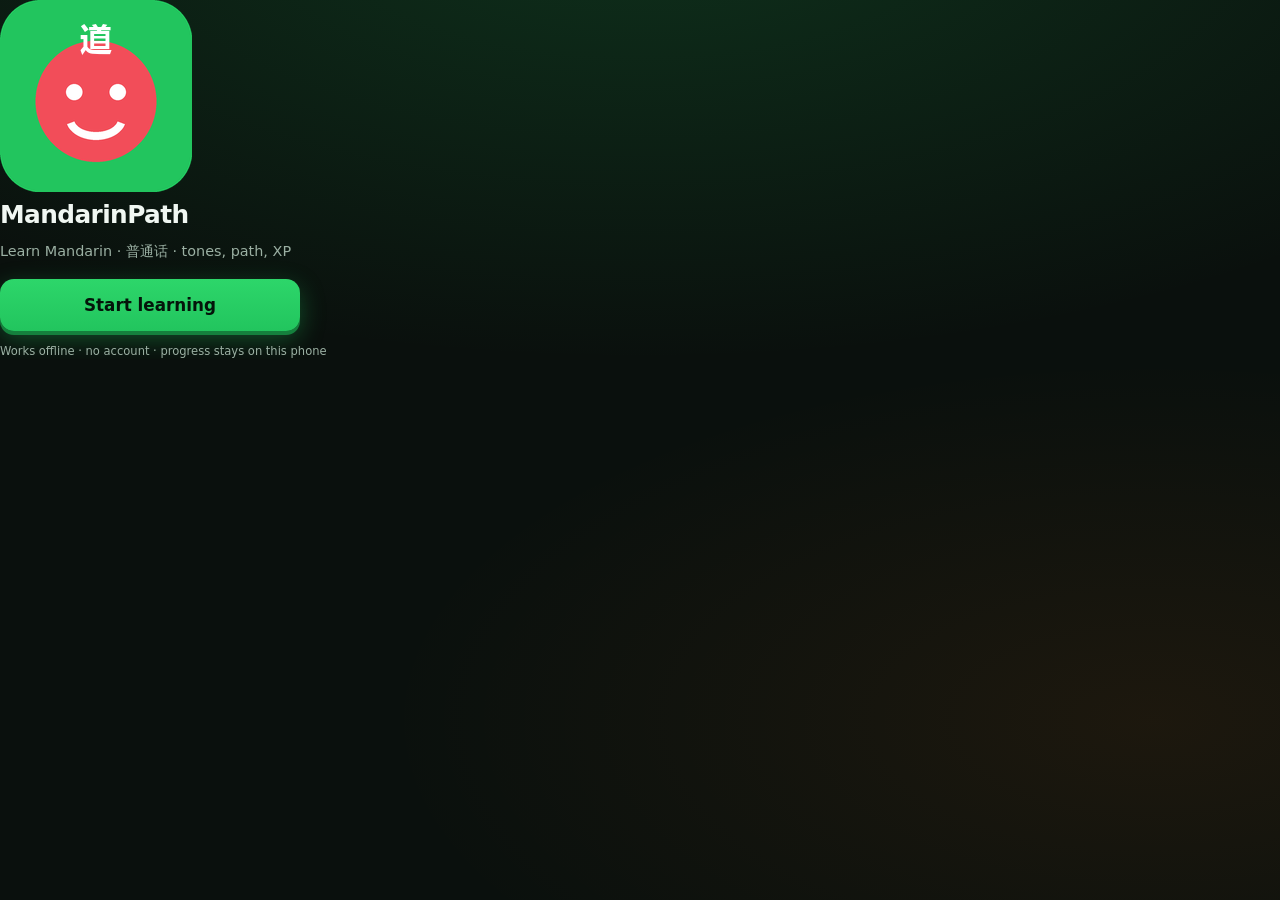
==== index.html @ f7850de9 "MandarinPath: offline Mandarin learning PWA 8 units, 29 lessons, 350 cards. Tones-first curriculum, " ====
<!DOCTYPE html>
<html lang="en">
<head>
<meta charset="utf-8" />
<meta name="viewport" content="width=device-width, initial-scale=1, viewport-fit=cover, maximum-scale=1, user-scalable=no" />
<title>🐴 MandarinPath</title>

<!-- iOS home-screen app behaviour -->
<meta name="apple-mobile-web-app-capable" content="yes" />
<meta name="mobile-web-app-capable" content="yes" />
<meta name="apple-mobile-web-app-status-bar-style" content="black-translucent" />
<meta name="apple-mobile-web-app-title" content="MandarinPath" />
<meta name="theme-color" content="#0a100d" />
<link rel="manifest" href="manifest.webmanifest" />
<link rel="apple-touch-icon" href="icons/apple-touch-icon.png" />
<link rel="icon" href="icons/icon-192.png" />

<link rel="stylesheet" href="styles.css" />
</head>
<body>

<!-- ─────────────────────────  SPLASH  ───────────────────────── -->
<section id="screenSplash" class="screen">
  <div class="splash-wrap">
    <img id="splashIcon" src="icons/icon-192.png" alt="" class="splash-icon" />
    <h1 class="splash-title">MandarinPath</h1>
    <p class="splash-sub">Learn Mandarin · 普通话 · tones, path, XP</p>
    <button type="button" class="btn btn-primary btn-xl" id="btnStart">Start learning</button>
    <button type="button" class="btn btn-ghost" id="btnInstall" hidden>Add to Home Screen</button>
    <p class="splash-note" id="splashNote">Works offline · no account · progress stays on this phone</p>
  </div>
</section>

<!-- ─────────────────────────  MAIN  ───────────────────────── -->
<section id="screenMain" class="screen" hidden>

  <header class="topbar">
    <div class="stats-bar" id="statsBar"></div>
  </header>

  <nav class="tabbar" role="tablist">
    <button type="button" class="tab active" data-goto="learn" role="tab" aria-current="page">
      <span class="tab-ico">🗺</span><span class="tab-lab">Learn</span>
    </button>
    <button type="button" class="tab" data-goto="practice" role="tab" aria-current="false">
      <span class="tab-ico">🎯</span><span class="tab-lab">Practice</span>
      <span class="badge" id="dueBadge" hidden>0</span>
    </button>
    <button type="button" class="tab" data-goto="progress" role="tab" aria-current="false">
      <span class="tab-ico">📈</span><span class="tab-lab">Progress</span>
    </button>
  </nav>

  <!-- Learn -->
  <div class="tab-panel" data-tab="learn">
    <div class="learn-head">
      <h2 class="panel-title">Your path</h2>
      <div class="learn-progress">
        <div class="bar"><i id="learnBar" style="width:0%"></i></div>
        <span id="learnPct" class="muted-sm">0%</span>
      </div>
    </div>
    <div id="learnCoach" class="coach" hidden></div>
    <div id="learnPath" class="learn-path"></div>
  </div>

  <!-- Practice -->
  <div class="tab-panel" data-tab="practice" hidden>
    <h2 class="panel-title">Practice</h2>
    <div id="practiceCoach" class="coach" hidden></div>
    <div id="modeCards" class="mode-cards"></div>
    <div class="section-label">Vocabulary</div>
    <div id="deckGrid" class="deck-grid"></div>
  </div>

  <!-- Progress -->
  <div class="tab-panel" data-tab="progress" hidden>
    <h2 class="panel-title">Progress</h2>
    <div id="profileStats" class="stat-rows"></div>
    <div class="section-label">Units</div>
    <div id="profileUnits" class="unit-rows"></div>
    <div class="section-label">Review forecast</div>
    <div id="forecast" class="forecast"></div>
    <div class="section-label">Settings</div>
    <div class="settings">
      <button type="button" class="btn btn-ghost" id="btnSound">🔊 Sound: on</button>
      <button type="button" class="btn btn-ghost" id="btnVibrate">📳 Haptics: on</button>
      <button type="button" class="btn btn-danger" id="btnReset">Reset all progress</button>
    </div>
  </div>
</section>

<!-- ─────────────────────────  LESSON  ───────────────────────── -->
<section id="screenLesson" class="screen" hidden>
  <header class="lesson-head">
    <button type="button" class="icon-btn" id="btnCloseLesson" aria-label="Close">✕</button>
    <div class="progress-wrap"><div class="bar" id="lessonProgressBar"><i id="lessonProgressFill"></i></div></div>
    <div class="hearts" id="lessonHearts">♥ <b>5</b></div>
  </header>
  <div class="lesson-body" id="lessonBody"></div>
  <div class="feedback-banner" id="feedbackBanner" hidden></div>
</section>

<!-- ─────────────────────────  REVIEW  ───────────────────────── -->
<section id="screenReview" class="screen" hidden>
  <header class="lesson-head">
    <button type="button" class="icon-btn" id="btnCloseReview" aria-label="Close">✕</button>
    <div class="progress-wrap"><div class="bar" id="reviewProgressBar"><i id="reviewProgressFill"></i></div></div>
    <div class="hearts" id="reviewHearts">♥ <b>5</b></div>
  </header>
  <div class="lesson-body" id="reviewBody"></div>
  <div class="feedback-banner" id="reviewFeedback" hidden></div>
</section>

<!-- ─────────────────────────  FLIP MATCH  ───────────────────────── -->
<section id="screenFlip" class="screen" hidden>
  <header class="lesson-head">
    <button type="button" class="icon-btn" id="btnCloseFlip" aria-label="Close">✕</button>
    <div class="flip-title">Flip Match</div>
    <div class="hearts" id="flipScore">0/0</div>
  </header>
  <p class="flip-hint">Tap a card, then tap its pair.</p>
  <div class="flip-grid" id="flipGrid"></div>
  <div class="feedback-banner" id="flipCoach" hidden></div>
</section>

<!-- ─────────────────────────  FLASHCARDS  ───────────────────────── -->
<section id="screenCards" class="screen" hidden>
  <header class="lesson-head">
    <button type="button" class="icon-btn" id="btnCloseCards" aria-label="Close">✕</button>
    <div class="flip-title" id="cardsTitle">Deck</div>
    <div class="hearts" id="cardsCount">0/0</div>
  </header>
  <p class="flip-hint">Tap the card to flip.</p>
  <div class="card-stage" id="cardStage"></div>
  <div class="card-grades" id="cardGrades" hidden>
    <button type="button" class="grade-btn again" data-grade="again">Again</button>
    <button type="button" class="grade-btn hard" data-grade="hard">Hard</button>
    <button type="button" class="grade-btn good" data-grade="good">Good</button>
    <button type="button" class="grade-btn easy" data-grade="easy">Easy</button>
  </div>
</section>

<!-- ─────────────────────────  TONE TRAINER  ───────────────────────── -->
<section id="screenTones" class="screen" hidden>
  <header class="lesson-head">
    <button type="button" class="icon-btn" id="btnCloseTones" aria-label="Close">✕</button>
    <div class="flip-title">Tone Trainer</div>
    <div class="hearts" id="toneScore">0/0</div>
  </header>
  <p class="flip-hint" id="toneHint">Which tone did you hear?</p>
  <div class="tone-stage" id="toneStage"></div>
  <div class="tone-buttons" id="toneButtons"></div>
  <div class="feedback-banner" id="toneFeedback" hidden></div>
</section>

<!-- ─────────────────────────  LESSON COMPLETE  ───────────────────────── -->
<section id="screenComplete" class="screen" hidden>
  <div class="complete-wrap">
    <img src="icons/icon-192.png" alt="" class="complete-icon" id="completeIcon" />
    <h2 class="complete-title">Lesson clear!</h2>
    <div class="complete-xp" id="completeXP">+25 XP</div>
    <div class="complete-streak" id="completeStreak">🔥 1-day streak</div>
    <div class="complete-detail" id="completeDetail"></div>
    <button type="button" class="btn btn-primary btn-xl" id="btnToPractice">Claim XP</button>
  </div>
</section>

<div id="toast" class="toast" hidden></div>
<div id="xpFloat" class="xp-float" hidden>+25 XP</div>
<div id="sparkles" class="sparkles" aria-hidden="true"></div>

<script src="vocab-data.js"></script>
<script src="srs.js"></script>
<script src="data.js"></script>
<script src="sfx.js"></script>
<script src="app.js"></script>
</body>
</html>
---- styles.css ----
:root{--primary:#22C55E;--primary-dark:#4ADE80;--teal:#26B8B3;--xp:#FBBF24;--dragon-gold:#EAB308;--heart:#F24D59;--energy:#F97316;--streak:#FF5722;--unit-orange:#FF8C33;--unit-purple:#9E6BF2;--screen:#121C17;--card:#1E2A1F;--card-elev:#243028;--text:#F0F7F2;--muted:#9BB0A3;--path-line:rgba(155, 176, 163, 0.35);--locked:rgba(155, 176, 163, 0.45);--phone-w:390px;--radius:16px;--font:-apple-system,BlinkMacSystemFont,"SF Pro Rounded","Segoe UI",system-ui,sans-serif}*{box-sizing:border-box;margin:0;padding:0}body,html{min-height:100%}body{font-family:var(--font);background:radial-gradient(ellipse 80% 50% at 50% -10%,rgba(34,197,94,.18),transparent),radial-gradient(ellipse 60% 40% at 90% 80%,rgba(249,115,22,.08),transparent),#0a100d;color:var(--text);line-height:1.4}.page{max-width:960px;margin:0 auto;padding:24px 16px 48px}.marketing{display:flex;flex-wrap:wrap;align-items:center;justify-content:space-between;gap:12px;margin-bottom:20px}.marketing-brand{display:flex;align-items:center;gap:12px}.marketing-icon{border-radius:12px;box-shadow:0 0 0 2px rgba(34,197,94,.4),0 8px 24px rgba(0,0,0,.4)}.marketing h1{font-size:1.35rem;font-weight:700;letter-spacing:-.5px}.tagline{color:var(--muted);font-size:.85rem}.preview-badge{font-size:.72rem;font-weight:700;letter-spacing:.04em;text-transform:uppercase;color:#0a100d;background:linear-gradient(90deg,var(--xp),var(--energy));padding:8px 12px;border-radius:999px;box-shadow:0 0 20px rgba(251,191,36,.35)}.page-foot{text-align:center;margin-top:28px;color:var(--muted);font-size:.8rem}.page-foot code{color:var(--primary-dark);font-size:.78rem}.phone-wrap{display:flex;justify-content:center}.phone{width:var(--phone-w);max-width:100%;height:min(780px,calc(100vh - 160px));min-height:640px;background:#000;border-radius:40px;padding:12px;box-shadow:0 0 0 3px #2a3530,0 0 0 6px #151c18,0 30px 80px rgba(0,0,0,.55),0 0 60px rgba(34,197,94,.12);position:relative}.phone-notch{position:absolute;top:18px;left:50%;transform:translateX(-50%);width:120px;height:28px;background:#000;border-radius:0 0 18px 18px;z-index:20;pointer-events:none}.phone-screen{position:relative;height:100%;border-radius:30px;overflow:hidden;background:var(--screen);display:flex;flex-direction:column}.screen{flex:1;display:flex;flex-direction:column;min-height:0;overflow:hidden}.screen[hidden],[hidden]{display:none!important}.trial-strip{flex-shrink:0;padding:36px 14px 8px;background:linear-gradient(180deg,rgba(34,197,94,.12),transparent);border-bottom:1px solid rgba(34,197,94,.15)}.trial-strip-top{display:flex;justify-content:space-between;align-items:center;font-size:.7rem;font-weight:700;margin-bottom:6px}.trial-label{color:var(--primary-dark);text-transform:uppercase;letter-spacing:.06em}.trial-step-label{color:var(--muted)}.trial-meter{height:6px;border-radius:999px;background:rgba(255,255,255,.08);overflow:hidden}.trial-meter-fill{height:100%;width:0%;background:linear-gradient(90deg,var(--primary),var(--xp));border-radius:999px;transition:width .45s cubic-bezier(.22, 1, .36, 1);box-shadow:0 0 12px rgba(34,197,94,.6)}.screen-splash{align-items:center;text-align:center;padding:48px 22px 28px;justify-content:center;position:relative;overflow:auto}.splash-glow{position:absolute;inset:-20% -30% auto;height:55%;background:radial-gradient(circle,rgba(255,87,34,.25),transparent 65%);pointer-events:none}.splash-dragon{width:min(220px,70%);height:auto;margin-bottom:12px;filter:drop-shadow(0 8px 24px rgba(242, 77, 89, .35));animation:floaty 3s ease-in-out infinite}@keyframes floaty{0%,100%{transform:translateY(0)}50%{transform:translateY(-8px)}}.splash-title{font-size:1.55rem;font-weight:800;letter-spacing:-.6px;margin-bottom:8px}.splash-sub{color:var(--muted);font-size:.9rem;margin-bottom:18px}.splash-beats{list-style:none;text-align:left;width:100%;max-width:280px;margin:0 auto 22px;display:flex;flex-direction:column;gap:8px}.splash-beats li{display:flex;align-items:center;gap:10px;background:var(--card);padding:10px 12px;border-radius:12px;font-size:.88rem;font-weight:600}.splash-beats span{width:24px;height:24px;border-radius:50%;background:var(--primary);color:#04140a;display:grid;place-items:center;font-size:.75rem;font-weight:800}.splash-note{margin-top:12px;font-size:.72rem;color:var(--muted)}.btn{border:none;cursor:pointer;font-family:inherit;font-weight:700;font-size:1rem;border-radius:14px;padding:14px 20px;transition:transform .12s,filter .12s,box-shadow .12s}.btn:active{transform:scale(.97)}.btn-primary{background:linear-gradient(180deg,#2dd66a,var(--primary));color:#04140a;box-shadow:0 4px 0 #15803d,0 8px 24px rgba(34,197,94,.35)}.btn-primary:hover{filter:brightness(1.05)}.btn-secondary{background:rgba(38,184,179,.2);color:var(--teal);border:1.5px solid rgba(38,184,179,.45)}.btn-ghost{background:0 0;color:var(--muted);margin-top:8px}.btn-xl{width:100%;max-width:300px;padding:16px 24px;font-size:1.05rem}a.btn{display:inline-block;text-decoration:none;text-align:center}.screen-main{position:relative}.main-body{flex:1;overflow-y:auto;overflow-x:hidden;padding:8px 0 8px;-webkit-overflow-scrolling:touch}.tab-panel{padding:0 14px 20px}.nav-large{display:flex;align-items:center;justify-content:space-between;padding:36px 2px 8px}.nav-large h2{font-size:1.65rem;font-weight:800;letter-spacing:-.5px}.nav-dragon{width:40px;height:40px;object-fit:contain}.stats-bar{display:flex;gap:8px;flex-wrap:wrap;margin-bottom:12px}.stat-chip{display:flex;align-items:center;gap:5px;background:var(--card);padding:7px 10px;border-radius:999px;font-size:.78rem;font-weight:700}.stat-chip .ico{font-size:.85rem}.stat-chip .lab{color:var(--muted);font-weight:500;font-size:.7rem}.practice-entry{width:100%;display:flex;align-items:center;gap:12px;background:var(--card);border:none;color:inherit;border-radius:var(--radius);padding:14px;cursor:pointer;text-align:left;margin-bottom:14px;font-family:inherit}.practice-entry:active{transform:scale(.99)}.practice-entry-icon{width:44px;height:44px;border-radius:50%;background:rgba(38,184,179,.15);display:grid;place-items:center;flex-shrink:0}.practice-entry-icon img{width:36px;height:36px;object-fit:contain}.practice-entry-text{flex:1;display:flex;flex-direction:column;gap:2px}.practice-entry-text strong{font-size:.95rem}.practice-entry-text span{font-size:.78rem;color:var(--muted)}.due-badge{background:var(--heart);color:#fff;font-size:.72rem;font-weight:800;padding:4px 9px;border-radius:999px}.chev{color:var(--muted);font-size:1.2rem}.coach-tip{background:linear-gradient(135deg,rgba(34,197,94,.18),rgba(234,179,8,.12));border:1px solid rgba(34,197,94,.35);border-radius:12px;padding:12px 14px;font-size:.85rem;font-weight:600;margin-bottom:14px;display:flex;gap:10px;align-items:flex-start;animation:pulse-border 2s ease-in-out infinite}.coach-tip img{width:36px;height:36px;object-fit:contain;flex-shrink:0}@keyframes pulse-border{0%,100%{box-shadow:0 0 0 0 rgba(34,197,94,.3)}50%{box-shadow:0 0 0 4px rgba(34,197,94,.12)}}.chapter-card{display:flex;align-items:center;gap:12px;background:var(--card);border-radius:var(--radius);padding:14px;margin:8px 0 12px}.chapter-icon{width:48px;height:48px;border-radius:50%;display:grid;place-items:center;font-size:1.2rem;color:#fff;font-weight:800;flex-shrink:0}.chapter-meta{flex:1;min-width:0}.chapter-label{font-size:.68rem;font-weight:800;letter-spacing:.04em;margin-bottom:2px}.chapter-title{font-size:1.05rem;font-weight:800}.chapter-sub{font-size:.78rem;color:var(--muted)}.chapter-prog{font-size:.72rem;font-weight:700;color:var(--muted);background:var(--screen);padding:5px 10px;border-radius:999px}.node-row{display:flex;flex-direction:column;align-items:center;padding:8px 0;position:relative}.node-btn{width:80px;height:80px;border-radius:50%;border:5px solid transparent;cursor:pointer;display:grid;place-items:center;font-size:1.4rem;font-weight:800;transition:transform .15s,box-shadow .3s;position:relative;background:var(--card);color:var(--muted)}.node-btn:active{transform:scale(.95)}.node-btn.completed{background:var(--primary);border-color:rgba(34,197,94,.5);color:#fff;box-shadow:0 6px 16px rgba(34,197,94,.35)}.node-btn.unlocked{background:var(--card);border-color:var(--primary);color:var(--primary);box-shadow:0 0 0 0 rgba(34,197,94,.45)}.node-btn.current{animation:node-pulse 1.4s ease-in-out infinite;border-width:5px;border-color:var(--primary)}.node-btn.locked{background:rgba(255,255,255,.04);border-color:transparent;color:var(--locked);cursor:default}@keyframes node-pulse{0%,100%{box-shadow:0 0 0 0 rgba(34,197,94,.45),0 4px 16px rgba(34,197,94,.3)}50%{box-shadow:0 0 20px 6px rgba(34,197,94,.25),0 4px 16px rgba(34,197,94,.3)}}.node-sparkle{position:absolute;top:-2px;right:-2px;font-size:.85rem;color:var(--dragon-gold);filter:drop-shadow(0 0 4px rgba(234,179,8,.8))}.node-label{text-align:center;margin-top:8px;font-size:.82rem;font-weight:700}.node-label .zh{display:block;font-size:.72rem;color:var(--muted);font-weight:500}.path-connector{width:6px;height:36px;background:var(--path-line);border-radius:999px;margin:4px 0}.chapter-clear{display:flex;align-items:center;gap:12px;background:var(--card);border-radius:var(--radius);padding:14px;margin:12px 0;border:1px solid rgba(251,191,36,.25)}.chapter-clear img{width:64px;height:64px;object-fit:contain}.chapter-clear strong{display:block;font-size:1rem}.chapter-clear span{font-size:.8rem;color:var(--muted)}.tab-bar{flex-shrink:0;display:flex;background:rgba(18,28,23,.95);border-top:1px solid rgba(255,255,255,.06);backdrop-filter:blur(12px);padding:6px 8px calc(10px + env(safe-area-inset-bottom,0))}.tab{flex:1;border:none;background:0 0;color:var(--muted);cursor:pointer;font-family:inherit;font-size:.68rem;font-weight:700;padding:8px 4px;display:flex;flex-direction:column;align-items:center;gap:2px;border-radius:10px}.tab.active{color:var(--primary-dark);background:rgba(34,197,94,.1)}.tab-ico{font-size:1.15rem}.mode-card{width:100%;display:flex;align-items:center;gap:14px;background:var(--card);border:2px solid transparent;border-radius:var(--radius);padding:16px;margin-bottom:12px;cursor:pointer;text-align:left;color:inherit;font-family:inherit}.mode-card:disabled{opacity:.55;cursor:default}.mode-card.primary-mode{border-color:rgba(34,197,94,.45)}.mode-card.gold-mode{border-color:rgba(251,191,36,.35)}.mode-card.teal-mode{border-color:rgba(38,184,179,.35)}.mode-ico{width:48px;height:48px;border-radius:50%;display:grid;place-items:center;font-size:1.3rem;flex-shrink:0}.mode-ico.green{background:rgba(34,197,94,.18)}.mode-ico.teal{background:rgba(38,184,179,.15)}.mode-ico.gold{background:rgba(251,191,36,.15)}.mode-text{flex:1}.mode-text strong{display:block;font-size:1rem;margin-bottom:2px}.mode-text span{font-size:.8rem;color:var(--muted)}.mode-start{background:var(--primary);color:#04140a;font-weight:800;font-size:.8rem;padding:8px 14px;border-radius:999px}.mode-start.teal{background:var(--teal)}.mode-start.gold{background:var(--xp);color:#1a1400}.caught-up{text-align:center;padding:16px 8px;color:var(--muted);font-size:.88rem}.caught-up img{width:120px;height:auto;margin-bottom:8px}.profile-hero{display:flex;align-items:center;gap:14px;background:var(--card);border-radius:var(--radius);padding:16px;margin-bottom:14px}.avatar{width:72px;height:72px;border-radius:50%;background:linear-gradient(135deg,var(--primary),var(--teal));display:grid;place-items:center;font-size:1.8rem;font-weight:800;color:#fff}.profile-hero strong{display:block;font-size:1.2rem}.profile-hero span{color:var(--muted);font-size:.85rem}.stat-list,.unit-list{background:var(--card);border-radius:var(--radius);padding:4px 0;margin-bottom:14px}.stat-row,.unit-row{display:flex;align-items:center;gap:10px;padding:12px 16px;font-size:.9rem;border-bottom:1px solid rgba(255,255,255,.04)}.stat-row:last-child,.unit-row:last-child{border-bottom:none}.stat-row .val{margin-left:auto;font-weight:800;color:var(--muted)}.unit-row .bar{margin-left:auto;width:60px;height:6px;background:rgba(255,255,255,.08);border-radius:999px;overflow:hidden}.unit-row .bar>i{display:block;height:100%;border-radius:999px}.section-label{font-size:.72rem;font-weight:800;color:var(--muted);text-transform:uppercase;letter-spacing:.06em;padding:0 4px 6px}.screen-overlay{position:absolute;inset:0;z-index:30;background:var(--screen);display:flex;flex-direction:column}.lesson-header{display:flex;align-items:center;gap:10px;padding:40px 14px 12px}.icon-btn{width:36px;height:36px;border-radius:50%;border:none;background:var(--card);color:var(--muted);cursor:pointer;font-size:.9rem;font-weight:700;flex-shrink:0}.lesson-progress{flex:1;height:10px;border-radius:999px;background:rgba(255,255,255,.08);overflow:hidden}.lesson-progress-fill{height:100%;width:0%;background:var(--primary);border-radius:999px;transition:width .35s ease}.hearts{font-weight:800;font-size:.9rem;color:var(--heart);white-space:nowrap}.flip-title{flex:1;text-align:center;font-weight:800;font-size:1rem}.flip-score{font-weight:800;color:var(--xp);font-size:.85rem;min-width:40px;text-align:right}.lesson-body{flex:1;overflow-y:auto;padding:8px 16px 24px;display:flex;flex-direction:column}.dir-label{color:var(--teal);font-weight:700;font-size:.85rem;margin-bottom:12px}.prompt-row{display:flex;align-items:center;justify-content:center;gap:12px;margin-bottom:24px;padding:12px}.prompt-zh{font-size:2.5rem;font-weight:800;text-align:center;line-height:1.2}.prompt-py{text-align:center;color:var(--muted);font-size:1.05rem;margin-top:4px}.prompt-en{font-size:1.5rem;font-weight:700;text-align:center}.speaker-btn{width:48px;height:48px;border-radius:50%;border:none;cursor:pointer;background:rgba(38,184,179,.2);color:var(--teal);font-size:1.2rem;flex-shrink:0;box-shadow:0 0 0 0 rgba(38,184,179,.4)}.speaker-btn.speaking{animation:speak-pulse .8s ease-in-out infinite}@keyframes speak-pulse{0%,100%{box-shadow:0 0 0 0 rgba(38,184,179,.4)}50%{box-shadow:0 0 0 8px rgba(38,184,179,.1)}}.opt-list{display:flex;flex-direction:column;gap:10px}.opt-btn{width:100%;padding:16px;border-radius:14px;border:2px solid rgba(255,255,255,.08);background:var(--card);color:var(--text);font-family:inherit;font-size:1.05rem;font-weight:700;cursor:pointer;text-align:center;transition:background .15s,border-color .15s,transform .1s}.opt-btn:active:not(:disabled){transform:scale(.98)}.opt-btn:disabled{cursor:default}.opt-btn.correct{background:rgba(34,197,94,.25);border-color:var(--primary);color:var(--primary-dark)}.opt-btn.wrong{background:rgba(242,77,89,.2);border-color:var(--heart);color:#ff8a94}.tile-answer{min-height:56px;background:var(--card);border-radius:14px;border:2px dashed rgba(255,255,255,.12);display:flex;flex-wrap:wrap;gap:8px;align-items:center;justify-content:center;padding:10px;margin-bottom:16px}.tile-bank{display:flex;flex-wrap:wrap;gap:8px;justify-content:center}.tile{padding:12px 16px;background:var(--card-elev);border:2px solid rgba(38,184,179,.35);border-radius:12px;font-size:1.25rem;font-weight:800;cursor:pointer;color:var(--text);font-family:inherit}.tile.used{opacity:.25;pointer-events:none}.tile-check{margin-top:16px}.feedback-banner{flex-shrink:0;padding:14px 16px calc(16px + env(safe-area-inset-bottom,0));display:flex;align-items:center;justify-content:space-between;gap:12px;font-weight:800}.feedback-banner.ok{background:rgba(34,197,94,.9);color:#04140a}.feedback-banner.bad{background:rgba(242,77,89,.92);color:#fff}.feedback-banner button{background:rgba(0,0,0,.2);border:none;color:inherit;font-weight:800;padding:10px 16px;border-radius:12px;cursor:pointer;font-family:inherit}.screen-celebrate,.screen-finale{align-items:center;justify-content:center;text-align:center;padding:40px 22px;background:radial-gradient(ellipse at 50% 20%,rgba(251,191,36,.2),transparent 50%),var(--screen)}.celebrate-inner{display:flex;flex-direction:column;align-items:center;width:100%;max-width:320px;position:relative}.celebrate-dragon{width:160px;height:auto;margin-bottom:8px;animation:pop-in .5s cubic-bezier(.22,1,.36,1);filter:drop-shadow(0 8px 28px rgba(242,77,89,.4))}@keyframes pop-in{from{transform:scale(.85);opacity:0}to{transform:scale(1);opacity:1}}.celebrate-inner h2{font-size:1.7rem;font-weight:800;margin-bottom:6px}.xp-pop{font-size:1.5rem;font-weight:900;color:var(--xp);text-shadow:0 0 20px rgba(251,191,36,.5);margin-bottom:6px;animation:xp-bounce .6s ease}@keyframes xp-bounce{0%{transform:scale(.5);opacity:0}60%{transform:scale(1.15)}100%{transform:scale(1);opacity:1}}.streak-call{color:var(--streak);font-weight:700;margin-bottom:20px}.sparkles{position:absolute;inset:0;pointer-events:none;overflow:hidden}.sparkle{position:absolute;font-size:1rem;animation:rise .9s ease-out forwards;color:var(--dragon-gold)}@keyframes rise{from{transform:translateY(40px) scale(.5);opacity:1}to{transform:translateY(-80px) scale(1.2);opacity:0}}.finale-stats{color:var(--xp);font-weight:800;margin-bottom:8px}.finale-copy{color:var(--muted);font-size:.88rem;margin-bottom:20px}.flip-hint{text-align:center;color:var(--muted);font-size:.8rem;padding:0 16px 10px}.flip-grid{display:grid;grid-template-columns:repeat(2,1fr);gap:10px;padding:8px 16px 24px;overflow-y:auto}.flip-tile{aspect-ratio:1.35;border-radius:12px;border:2px solid rgba(38,184,179,.25);background:rgba(38,184,179,.12);cursor:pointer;font-family:inherit;color:var(--text);font-weight:800;font-size:1.15rem;display:grid;place-items:center;transition:transform .15s,background .2s,border-color .2s;padding:8px}.flip-tile:active:not(:disabled){transform:scale(.96)}.flip-tile.face-up{background:var(--card);border-color:rgba(255,255,255,.15)}.flip-tile.matched{background:rgba(34,197,94,.25);border-color:var(--primary);color:var(--primary-dark);pointer-events:none}.flip-tile.mismatch{border-color:var(--heart);animation:shake .35s ease}@keyframes shake{0%,100%{transform:translateX(0)}25%{transform:translateX(-6px)}75%{transform:translateX(6px)}}.flip-tile .zh{font-size:1.6rem}.write-wrap{flex:1;display:flex;flex-direction:column;align-items:center;padding:8px 16px 24px;gap:12px}.write-prompt{font-size:1rem;color:var(--muted)}.write-prompt strong{color:var(--text);font-size:1.4rem}#writeCanvas{background:#f4f9f4;border-radius:16px;touch-action:none;box-shadow:inset 0 0 0 1px rgba(0,0,0,.06);max-width:100%}.write-actions{display:flex;gap:10px;width:100%;max-width:280px}.write-actions .btn{flex:1}.write-note{font-size:.72rem;color:var(--muted);text-align:center}.toast{position:absolute;bottom:80px;left:50%;transform:translateX(-50%);z-index:50;background:rgba(10,16,13,.92);color:#fff;padding:10px 16px;border-radius:999px;font-size:.85rem;font-weight:700;display:flex;align-items:center;gap:8px;box-shadow:0 8px 24px rgba(0,0,0,.4);white-space:nowrap;max-width:90%}.toast img{width:28px;height:28px;object-fit:contain}.xp-float{position:absolute;z-index:60;left:50%;top:40%;transform:translate(-50%,0);font-size:1.4rem;font-weight:900;color:var(--xp);text-shadow:0 0 16px rgba(251,191,36,.7);pointer-events:none;animation:float-up .9s ease-out forwards}.teach-card{position:relative;background:var(--card);border:2px solid rgba(38,184,179,.35);border-radius:20px;padding:28px 20px 20px;text-align:center;margin-bottom:18px;box-shadow:0 8px 28px rgba(0,0,0,.25)}.teach-zh,button.teach-zh{display:block;width:100%;background:0 0;border:none;font-family:inherit;font-size:3rem;font-weight:900;color:var(--text);letter-spacing:.04em;cursor:pointer;padding:8px;border-radius:12px;transition:background .15s,transform .1s}.teach-py:hover,.teach-zh:hover,button.teach-py:hover,button.teach-zh:hover{background:rgba(38,184,179,.12)}.teach-zh:active,button.teach-zh:active{transform:scale(.98)}.teach-py,button.teach-py{display:block;width:100%;background:0 0;border:none;font-family:inherit;font-size:1.15rem;font-weight:600;color:var(--teal,#26b8b3);cursor:pointer;padding:4px 8px;border-radius:8px;margin-top:2px}.teach-en{margin-top:14px;font-size:1.2rem;font-weight:800;color:var(--xp,#fbbf24)}.teach-pair{margin-top:12px;display:flex;align-items:center;justify-content:center;gap:8px;font-size:.85rem;color:var(--muted)}.teach-pair-sep{opacity:.6}.teach-hint{margin-top:10px;font-size:.72rem;color:var(--muted)}.teach-speak{position:absolute;top:12px;right:12px}.prompt-zh.speakable,.speakable,.tp-zh.speakable,button.speakable{cursor:pointer}button.prompt-zh,button.tp-zh{background:0 0;border:none;font-family:inherit;color:inherit;padding:0 4px;border-radius:8px}button.prompt-zh{font-size:2.2rem;font-weight:900;color:var(--text);display:block;margin:0 auto}button.prompt-zh:hover,button.tp-zh:hover{background:rgba(38,184,179,.15)}.speakable.speaking,.speaker-btn.speaking{outline:2px solid rgba(38,184,179,.7);outline-offset:2px}.trans-preview{display:flex;flex-wrap:wrap;align-items:center;justify-content:center;gap:6px 8px;margin:8px 0 14px;padding:8px 12px;background:rgba(38,184,179,.1);border-radius:12px;font-size:.88rem;font-weight:700}.trans-preview.muted-preview{background:rgba(255,255,255,.04);color:var(--muted)}.tp-sep{opacity:.45}.tp-py{color:var(--teal,#26b8b3);font-weight:600}.tp-en{color:var(--xp,#fbbf24)}.tp-en-hint{font-weight:600;font-size:.78rem;opacity:.8}.tp-zh{font-weight:800;font-size:1rem;color:var(--text)}.opt-row{display:flex;align-items:stretch;gap:8px}.opt-row .opt-btn{flex:1}.opt-speak{flex-shrink:0;width:48px;border-radius:14px!important}.feedback-banner.rich{flex-direction:column;align-items:stretch;gap:10px}.feedback-banner .fb-main{flex:1;min-width:0}.feedback-banner .fb-title{font-size:1.05rem;margin-bottom:4px}.feedback-banner.rich #btnContinue,.feedback-banner.rich>button{align-self:stretch;width:100%}.fb-pair{font-size:.88rem;font-weight:700;opacity:.95;margin-top:4px}.fb-coach{display:flex;flex-direction:column;gap:6px;margin-top:6px;font-size:.82rem;font-weight:600}.fb-row{display:flex;flex-direction:column;gap:2px;padding:8px 10px;border-radius:10px;background:rgba(0,0,0,.18)}.fb-row.correct{background:rgba(0,0,0,.28)}.fb-lab{font-size:.68rem;text-transform:uppercase;letter-spacing:.04em;opacity:.85;font-weight:800}.fb-val{font-weight:700;line-height:1.35}.fb-val.speakable{text-decoration:underline dotted;text-underline-offset:3px;cursor:pointer}.flip-tile .zh.speakable{cursor:pointer;text-decoration:underline dotted;text-underline-offset:3px}@media (max-width:440px){.page{padding:12px 8px 32px}.phone{height:min(820px,calc(100vh - 120px);border-radius:28px;padding:8px}.phone-screen{border-radius:22px}.marketing{justify-content:center;text-align:center}.marketing-brand{flex-direction:column}}
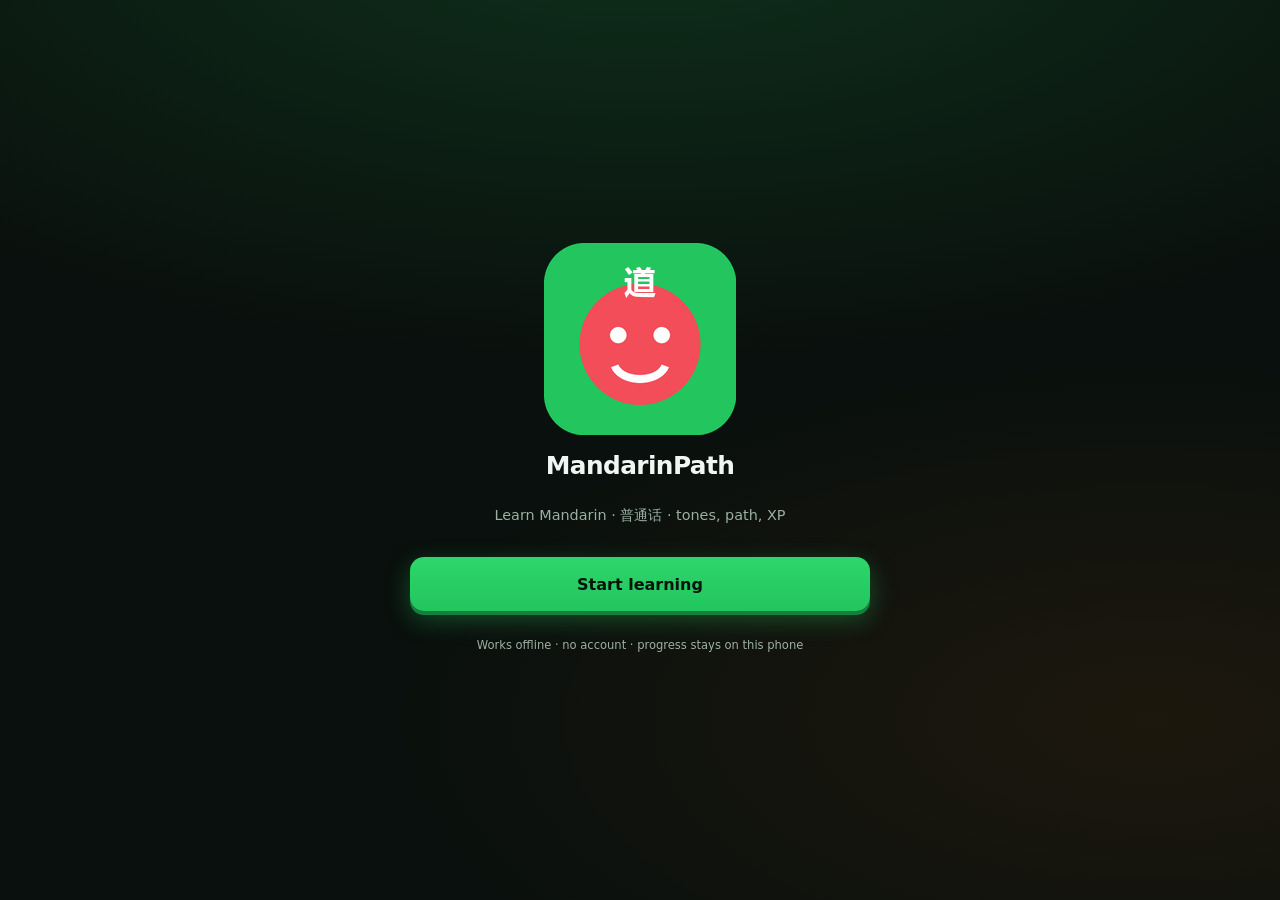
==== commit f33fe5f3: "Add real fixed-viewport app shell for iPhone The imported demo stylesheet styles a marketing phone m" ====
--- a/index.html
+++ b/index.html
@@ -16,6 +16,9 @@
 <link rel="icon" href="icons/icon-192.png" />
 
 <link rel="stylesheet" href="styles.css" />
+<!-- shell.css last: it supplies the fixed-viewport app shell that the demo
+     stylesheet does not cover (it styles a marketing phone mockup instead). -->
+<link rel="stylesheet" href="shell.css" />
 </head>
 <body>
 
--- a/shell.css
+++ b/shell.css
@@ -0,0 +1,434 @@
+/* MandarinPath app shell.
+ *
+ * The imported demo stylesheet styles a marketing phone mockup and names its
+ * parts .phone-screen / .tab-bar / .lesson-header / .main-body. This app's
+ * markup uses .screen / .tabbar / .lesson-head / .lesson-body, so none of that
+ * shell layout applied. Everything here supplies the real fixed-viewport shell.
+ *
+ * Target: iPhone 14 Pro Max (430x932 CSS px) and equivalent, in standalone
+ * PWA mode where the status bar and home indicator overlay the content.
+ */
+
+:root {
+  /* Real device metrics, plus a floor so small screens stay usable. */
+  --safe-t: env(safe-area-inset-top, 0px);
+  --safe-b: env(safe-area-inset-bottom, 0px);
+  --safe-l: env(safe-area-inset-left, 0px);
+  --safe-r: env(safe-area-inset-right, 0px);
+  --topbar-h: 52px;
+  --tabbar-h: 58px;
+  --gutter: 18px;
+}
+
+/* ── Shell ────────────────────────────────────────────────────────────
+ * The app owns the viewport: the document never scrolls, individual panels
+ * do. iOS Safari resizes the viewport when its URL bar collapses, so 100dvh
+ * is the correct unit; 100vh is only the fallback for older engines. */
+html,
+body {
+  height: 100%;
+  max-height: 100%;
+  overflow: hidden;
+  overscroll-behavior: none;
+}
+
+body {
+  position: fixed;
+  inset: 0;
+  width: 100%;
+}
+
+.screen {
+  position: absolute;
+  inset: 0;
+  display: flex;
+  flex-direction: column;
+  width: 100%;
+  height: 100vh;
+  height: 100dvh;
+  max-height: 100dvh;
+  padding-left: var(--safe-l);
+  padding-right: var(--safe-r);
+  overflow: hidden;
+}
+
+/* iOS standalone reports 100dvh including the safe areas; keep content clear
+ * of the Dynamic Island and the home indicator. */
+#screenSplash,
+#screenComplete {
+  padding-top: calc(var(--safe-t) + 12px);
+  padding-bottom: calc(var(--safe-b) + 16px);
+}
+
+.splash-wrap,
+.complete-wrap {
+  flex: 1;
+  display: flex;
+  flex-direction: column;
+  align-items: center;
+  justify-content: center;
+  gap: 14px;
+  padding: 16px var(--gutter);
+  overflow-y: auto;
+}
+
+/* ── Main screen: topbar / scrolling panel / bottom tabbar ─────────── */
+#screenMain {
+  padding-top: 0;
+  padding-bottom: 0;
+}
+
+.topbar {
+  flex: 0 0 auto;
+  min-height: var(--topbar-h);
+  display: flex;
+  align-items: center;
+  padding: calc(var(--safe-t) + 6px) var(--gutter) 6px;
+  background: var(--screen);
+  border-bottom: 1px solid rgba(155, 176, 163, 0.12);
+}
+
+/* In the markup the tabbar sits between the topbar and the panels, so flex
+ * order moves it to the visual bottom instead of restructuring the HTML. */
+#screenMain > .tab-panel {
+  order: 2;
+}
+
+#screenMain > .tabbar {
+  order: 3;
+}
+
+/* The panel is the only scrolling region on this screen. */
+.tab-panel {
+  flex: 1 1 auto;
+  min-height: 0;
+  overflow-y: auto;
+  overflow-x: hidden;
+  -webkit-overflow-scrolling: touch;
+  overscroll-behavior-y: contain;
+  padding: 14px var(--gutter) 24px;
+}
+
+.tabbar {
+  flex: 0 0 auto;
+  display: flex;
+  flex-direction: row;
+  align-items: stretch;
+  gap: 0;
+  height: calc(var(--tabbar-h) + var(--safe-b));
+  padding: 0 6px var(--safe-b);
+  background: rgba(18, 28, 23, 0.94);
+  backdrop-filter: blur(14px);
+  -webkit-backdrop-filter: blur(14px);
+  border-top: 1px solid rgba(155, 176, 163, 0.16);
+}
+
+.tabbar .tab {
+  flex: 1 1 0;
+  min-width: 0;
+  display: flex;
+  flex-direction: column;
+  align-items: center;
+  justify-content: center;
+  gap: 2px;
+  padding: 6px 2px;
+  background: none;
+  border: 0;
+  color: var(--muted);
+  font: inherit;
+  font-size: 0.66rem;
+  cursor: pointer;
+  position: relative;
+  -webkit-tap-highlight-color: transparent;
+}
+
+.tabbar .tab.active {
+  color: var(--primary);
+}
+
+.tab-ico {
+  font-size: 1.22rem;
+  line-height: 1;
+}
+
+.tab-lab {
+  font-size: 0.62rem;
+  letter-spacing: 0.2px;
+  white-space: nowrap;
+  overflow: hidden;
+  text-overflow: ellipsis;
+  max-width: 100%;
+}
+
+.tabbar .badge {
+  position: absolute;
+  top: 2px;
+  left: 50%;
+  margin-left: 6px;
+  min-width: 17px;
+  height: 17px;
+  padding: 0 4px;
+  border-radius: 9px;
+  background: var(--heart);
+  color: #fff;
+  font-size: 0.6rem;
+  font-weight: 700;
+  line-height: 17px;
+  text-align: center;
+}
+
+/* ── Lesson / review / card / tone screens ─────────────────────────── */
+.lesson-head {
+  flex: 0 0 auto;
+  display: flex;
+  align-items: center;
+  gap: 10px;
+  min-height: 48px;
+  padding: calc(var(--safe-t) + 6px) var(--gutter) 8px;
+  background: var(--screen);
+}
+
+/* The exercise area scrolls; the feedback bar and buttons stay put. */
+.lesson-body {
+  flex: 1 1 auto;
+  min-height: 0;
+  overflow-y: auto;
+  overflow-x: hidden;
+  -webkit-overflow-scrolling: touch;
+  overscroll-behavior-y: contain;
+  padding: 10px var(--gutter) 20px;
+  display: flex;
+  flex-direction: column;
+  gap: 14px;
+}
+
+.lesson-body > * {
+  flex: 0 0 auto;
+}
+
+/* Feedback bar pinned to the bottom, clear of the home indicator. */
+.feedback-banner {
+  flex: 0 0 auto;
+  margin: 0;
+  padding: 12px var(--gutter) calc(14px + var(--safe-b));
+  border-radius: 0;
+}
+
+.progress-wrap {
+  flex: 1 1 auto;
+  min-width: 0;
+}
+
+.hearts {
+  flex: 0 0 auto;
+  white-space: nowrap;
+  font-variant-numeric: tabular-nums;
+}
+
+/* ── Flip Match ────────────────────────────────────────────────────── */
+.flip-hint {
+  flex: 0 0 auto;
+  margin: 0;
+  padding: 0 var(--gutter) 8px;
+  text-align: center;
+}
+
+.flip-grid {
+  flex: 1 1 auto;
+  min-height: 0;
+  overflow-y: auto;
+  -webkit-overflow-scrolling: touch;
+  overscroll-behavior: contain;
+  display: grid;
+  grid-template-columns: repeat(2, 1fr);
+  grid-auto-rows: minmax(84px, 1fr);
+  gap: 10px;
+  padding: 4px var(--gutter) 20px;
+}
+
+/* ── Flashcards ────────────────────────────────────────────────────── */
+.card-stage {
+  flex: 1 1 auto;
+  min-height: 0;
+  display: flex;
+  align-items: center;
+  justify-content: center;
+  padding: 12px var(--gutter);
+  overflow-y: auto;
+}
+
+.flashcard {
+  width: 100%;
+  max-width: 460px;
+  min-height: 260px;
+  padding: 20px;
+  border-radius: var(--radius);
+  background: var(--card);
+  border: 1px solid rgba(155, 176, 163, 0.16);
+  color: var(--text);
+  font: inherit;
+  cursor: pointer;
+  -webkit-tap-highlight-color: transparent;
+}
+
+.card-grades {
+  flex: 0 0 auto;
+  display: grid;
+  grid-template-columns: repeat(4, 1fr);
+  gap: 8px;
+  padding: 10px var(--gutter) calc(12px + var(--safe-b));
+}
+
+.grade-btn {
+  /* Four across a 430pt screen leaves ~92pt per button; without an explicit
+   * height the label rendered 19px tall, which is well under a thumb target. */
+  min-height: 56px;
+  padding: 8px 4px;
+  display: flex;
+  flex-direction: column;
+  align-items: center;
+  justify-content: center;
+  gap: 2px;
+  border-radius: 14px;
+  font-size: 0.92rem;
+  font-weight: 700;
+  line-height: 1.1;
+  cursor: pointer;
+}
+
+/* ── Tone Trainer ──────────────────────────────────────────────────── */
+.tone-stage {
+  flex: 1 1 auto;
+  min-height: 0;
+  display: flex;
+  flex-direction: column;
+  align-items: center;
+  justify-content: center;
+  gap: 10px;
+  padding: 12px var(--gutter);
+  overflow-y: auto;
+}
+
+.tone-buttons {
+  flex: 0 0 auto;
+  display: grid;
+  grid-template-columns: repeat(4, 1fr);
+  gap: 8px;
+  padding: 10px var(--gutter) calc(12px + var(--safe-b));
+}
+
+.tone-btn {
+  /* Same problem as .grade-btn: bare labels collapsed to ~19px tall. The tone
+   * number is the whole point of the control, so it needs real presence. */
+  min-height: 64px;
+  padding: 8px 4px;
+  display: flex;
+  flex-direction: column;
+  align-items: center;
+  justify-content: center;
+  gap: 3px;
+  border-radius: 14px;
+  font-size: 1.35rem;
+  font-weight: 700;
+  line-height: 1;
+  cursor: pointer;
+}
+
+.tone-btn span {
+  font-size: 0.56rem;
+  font-weight: 600;
+  letter-spacing: 0.2px;
+  opacity: 0.75;
+  white-space: nowrap;
+  overflow: hidden;
+  text-overflow: ellipsis;
+  max-width: 100%;
+}
+
+/* ── Touch targets ─────────────────────────────────────────────────── */
+.icon-btn,
+.speaker-btn,
+.grade-btn,
+.tone-btn {
+  touch-action: manipulation;
+}
+
+.btn {
+  min-height: 48px;          /* comfortable thumb target */
+  padding: 13px 20px;
+  border-radius: 14px;
+  font-size: 1rem;
+  font-weight: 600;
+  cursor: pointer;
+  -webkit-tap-highlight-color: transparent;
+}
+
+.btn-xl {
+  min-height: 54px;
+  width: 100%;
+  max-width: 460px;
+}
+
+.opt-btn,
+.tile,
+.flip-tile {
+  min-height: 52px;
+  touch-action: manipulation;
+}
+
+/* The path zigzags via an inline translateX(-/+36px) on .node-row. On a
+ * 430pt-wide screen that pushed the left-hand nodes past the viewport edge.
+ * Re-centre them and let the zigzag be purely decorative. */
+.node-row {
+  transform: none !important;
+  max-width: 100%;
+}
+
+.learn-path {
+  overflow-x: hidden;
+}
+button {
+  touch-action: manipulation;
+  -webkit-user-select: none;
+  user-select: none;
+}
+
+/* ── Landscape / short viewports ───────────────────────────────────── */
+@media (max-height: 700px) {
+  :root {
+    --topbar-h: 46px;
+    --tabbar-h: 52px;
+    --gutter: 14px;
+  }
+
+  .lesson-body,
+  .tab-panel {
+    gap: 10px;
+  }
+}
+
+/* Larger phones (Pro Max / Pro) get slightly more generous spacing without
+ * letting the layout look stretched on a 430pt-wide screen. */
+@media (min-width: 420px) {
+  :root {
+    --gutter: 20px;
+  }
+}
+
+@media (min-width: 480px) {
+  .tab-panel,
+  .lesson-body,
+  .card-stage {
+    max-width: 560px;
+    width: 100%;
+    margin-inline: auto;
+  }
+}
+
+/* Respect users who ask for less motion. */
+@media (prefers-reduced-motion: reduce) {
+  * {
+    animation-duration: 0.001ms !important;
+    transition-duration: 0.001ms !important;
+  }
+}
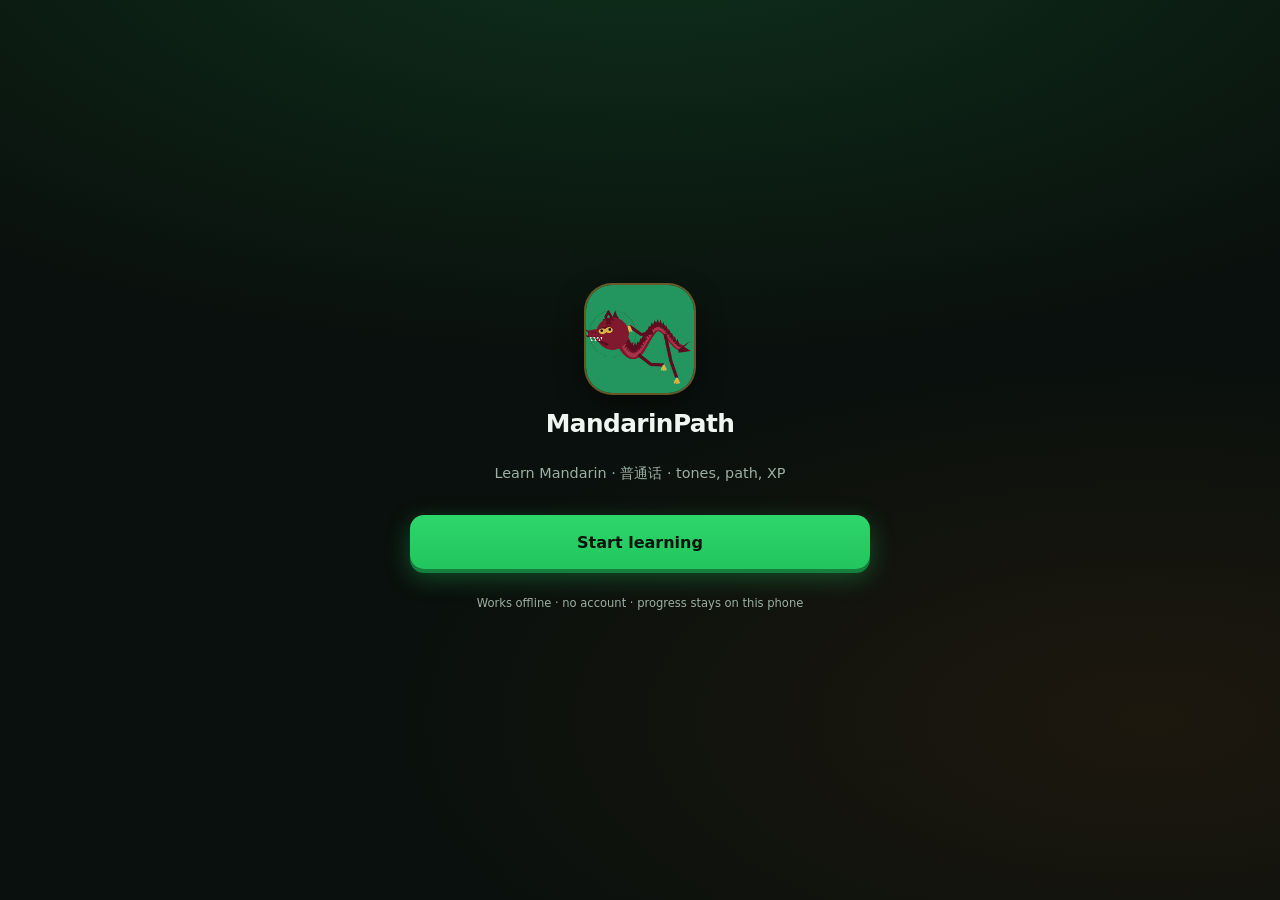
==== commit 00cfa8d9: "Beginner mode: slow audio, English-first gloss, writing practice, themes, dragon icon - Listening sp" ====
--- a/index.html
+++ b/index.html
@@ -19,6 +19,8 @@
 <!-- shell.css last: it supplies the fixed-viewport app shell that the demo
      stylesheet does not cover (it styles a marketing phone mockup instead). -->
 <link rel="stylesheet" href="shell.css" />
+<!-- beginner.css: audio-pair, English gloss, trace grid, theme surfaces -->
+<link rel="stylesheet" href="beginner.css" />
 </head>
 <body>
 
@@ -87,7 +89,12 @@
     <div class="section-label">Settings</div>
     <div class="settings">
       <button type="button" class="btn btn-ghost" id="btnSound">🔊 Sound: on</button>
-      <button type="button" class="btn btn-ghost" id="btnVibrate">📳 Haptics: on</button>
+      <button type="button" class="btn btn-vibrate" id="btnVibrate">📳 Haptics: on</button>
+      <button type="button" class="btn btn-ghost" id="btnSpeechRate">🐢 Listening speed: 0.7× beginner</button>
+      <button type="button" class="btn btn-ghost" id="btnShowEnglish">🇬🇧 English meaning: on</button>
+      <button type="button" class="btn btn-ghost" id="btnShowPinyin">🔤 Pinyin hints: on</button>
+      <button type="button" class="btn btn-ghost" id="btnTracePractice">✍️ Writing practice: on</button>
+      <button type="button" class="btn btn-ghost" id="btnTheme">🎨 Theme: Jade</button>
       <button type="button" class="btn btn-danger" id="btnReset">Reset all progress</button>
     </div>
   </div>
@@ -155,6 +162,28 @@
   <div class="tone-stage" id="toneStage"></div>
   <div class="tone-buttons" id="toneButtons"></div>
   <div class="feedback-banner" id="toneFeedback" hidden></div>
+</section>
+
+<!-- ─────────────────────────  WRITING / TRACE  ───────────────────────── -->
+<section id="screenTrace" class="screen" hidden>
+  <header class="lesson-head">
+    <button type="button" class="icon-btn" id="btnCloseTrace" aria-label="Close">✕</button>
+    <div class="flip-title">Write it · 写字</div>
+    <div class="hearts" id="tracePinyin"></div>
+  </header>
+  <div class="trace-wrap">
+    <p class="trace-hint">Trace the grey character with your finger.</p>
+    <div class="trace-stage">
+      <canvas id="traceCanvas"></canvas>
+    </div>
+    <div class="trace-target">Target <b id="traceGlyph"></b></div>
+    <div class="trace-actions">
+      <button type="button" class="btn btn-ghost" id="btnTraceHear">🔊 Hear</button>
+      <button type="button" class="btn btn-ghost" id="btnTraceHearSlow">🐢 Slow</button>
+      <button type="button" class="btn btn-ghost" id="btnTraceClear">↺ Clear</button>
+    </div>
+    <button type="button" class="btn btn-primary btn-xl" id="btnTraceDone">Done · +3 XP</button>
+  </div>
 </section>
 
 <!-- ─────────────────────────  LESSON COMPLETE  ───────────────────────── -->
--- a/styles.css
+++ b/styles.css
@@ -1 +1 @@
-:root{--primary:#22C55E;--primary-dark:#4ADE80;--teal:#26B8B3;--xp:#FBBF24;--dragon-gold:#EAB308;--heart:#F24D59;--energy:#F97316;--streak:#FF5722;--unit-orange:#FF8C33;--unit-purple:#9E6BF2;--screen:#121C17;--card:#1E2A1F;--card-elev:#243028;--text:#F0F7F2;--muted:#9BB0A3;--path-line:rgba(155, 176, 163, 0.35);--locked:rgba(155, 176, 163, 0.45);--phone-w:390px;--radius:16px;--font:-apple-system,BlinkMacSystemFont,"SF Pro Rounded","Segoe UI",system-ui,sans-serif}*{box-sizing:border-box;margin:0;padding:0}body,html{min-height:100%}body{font-family:var(--font);background:radial-gradient(ellipse 80% 50% at 50% -10%,rgba(34,197,94,.18),transparent),radial-gradient(ellipse 60% 40% at 90% 80%,rgba(249,115,22,.08),transparent),#0a100d;color:var(--text);line-height:1.4}.page{max-width:960px;margin:0 auto;padding:24px 16px 48px}.marketing{display:flex;flex-wrap:wrap;align-items:center;justify-content:space-between;gap:12px;margin-bottom:20px}.marketing-brand{display:flex;align-items:center;gap:12px}.marketing-icon{border-radius:12px;box-shadow:0 0 0 2px rgba(34,197,94,.4),0 8px 24px rgba(0,0,0,.4)}.marketing h1{font-size:1.35rem;font-weight:700;letter-spacing:-.5px}.tagline{color:var(--muted);font-size:.85rem}.preview-badge{font-size:.72rem;font-weight:700;letter-spacing:.04em;text-transform:uppercase;color:#0a100d;background:linear-gradient(90deg,var(--xp),var(--energy));padding:8px 12px;border-radius:999px;box-shadow:0 0 20px rgba(251,191,36,.35)}.page-foot{text-align:center;margin-top:28px;color:var(--muted);font-size:.8rem}.page-foot code{color:var(--primary-dark);font-size:.78rem}.phone-wrap{display:flex;justify-content:center}.phone{width:var(--phone-w);max-width:100%;height:min(780px,calc(100vh - 160px));min-height:640px;background:#000;border-radius:40px;padding:12px;box-shadow:0 0 0 3px #2a3530,0 0 0 6px #151c18,0 30px 80px rgba(0,0,0,.55),0 0 60px rgba(34,197,94,.12);position:relative}.phone-notch{position:absolute;top:18px;left:50%;transform:translateX(-50%);width:120px;height:28px;background:#000;border-radius:0 0 18px 18px;z-index:20;pointer-events:none}.phone-screen{position:relative;height:100%;border-radius:30px;overflow:hidden;background:var(--screen);display:flex;flex-direction:column}.screen{flex:1;display:flex;flex-direction:column;min-height:0;overflow:hidden}.screen[hidden],[hidden]{display:none!important}.trial-strip{flex-shrink:0;padding:36px 14px 8px;background:linear-gradient(180deg,rgba(34,197,94,.12),transparent);border-bottom:1px solid rgba(34,197,94,.15)}.trial-strip-top{display:flex;justify-content:space-between;align-items:center;font-size:.7rem;font-weight:700;margin-bottom:6px}.trial-label{color:var(--primary-dark);text-transform:uppercase;letter-spacing:.06em}.trial-step-label{color:var(--muted)}.trial-meter{height:6px;border-radius:999px;background:rgba(255,255,255,.08);overflow:hidden}.trial-meter-fill{height:100%;width:0%;background:linear-gradient(90deg,var(--primary),var(--xp));border-radius:999px;transition:width .45s cubic-bezier(.22, 1, .36, 1);box-shadow:0 0 12px rgba(34,197,94,.6)}.screen-splash{align-items:center;text-align:center;padding:48px 22px 28px;justify-content:center;position:relative;overflow:auto}.splash-glow{position:absolute;inset:-20% -30% auto;height:55%;background:radial-gradient(circle,rgba(255,87,34,.25),transparent 65%);pointer-events:none}.splash-dragon{width:min(220px,70%);height:auto;margin-bottom:12px;filter:drop-shadow(0 8px 24px rgba(242, 77, 89, .35));animation:floaty 3s ease-in-out infinite}@keyframes floaty{0%,100%{transform:translateY(0)}50%{transform:translateY(-8px)}}.splash-title{font-size:1.55rem;font-weight:800;letter-spacing:-.6px;margin-bottom:8px}.splash-sub{color:var(--muted);font-size:.9rem;margin-bottom:18px}.splash-beats{list-style:none;text-align:left;width:100%;max-width:280px;margin:0 auto 22px;display:flex;flex-direction:column;gap:8px}.splash-beats li{display:flex;align-items:center;gap:10px;background:var(--card);padding:10px 12px;border-radius:12px;font-size:.88rem;font-weight:600}.splash-beats span{width:24px;height:24px;border-radius:50%;background:var(--primary);color:#04140a;display:grid;place-items:center;font-size:.75rem;font-weight:800}.splash-note{margin-top:12px;font-size:.72rem;color:var(--muted)}.btn{border:none;cursor:pointer;font-family:inherit;font-weight:700;font-size:1rem;border-radius:14px;padding:14px 20px;transition:transform .12s,filter .12s,box-shadow .12s}.btn:active{transform:scale(.97)}.btn-primary{background:linear-gradient(180deg,#2dd66a,var(--primary));color:#04140a;box-shadow:0 4px 0 #15803d,0 8px 24px rgba(34,197,94,.35)}.btn-primary:hover{filter:brightness(1.05)}.btn-secondary{background:rgba(38,184,179,.2);color:var(--teal);border:1.5px solid rgba(38,184,179,.45)}.btn-ghost{background:0 0;color:var(--muted);margin-top:8px}.btn-xl{width:100%;max-width:300px;padding:16px 24px;font-size:1.05rem}a.btn{display:inline-block;text-decoration:none;text-align:center}.screen-main{position:relative}.main-body{flex:1;overflow-y:auto;overflow-x:hidden;padding:8px 0 8px;-webkit-overflow-scrolling:touch}.tab-panel{padding:0 14px 20px}.nav-large{display:flex;align-items:center;justify-content:space-between;padding:36px 2px 8px}.nav-large h2{font-size:1.65rem;font-weight:800;letter-spacing:-.5px}.nav-dragon{width:40px;height:40px;object-fit:contain}.stats-bar{display:flex;gap:8px;flex-wrap:wrap;margin-bottom:12px}.stat-chip{display:flex;align-items:center;gap:5px;background:var(--card);padding:7px 10px;border-radius:999px;font-size:.78rem;font-weight:700}.stat-chip .ico{font-size:.85rem}.stat-chip .lab{color:var(--muted);font-weight:500;font-size:.7rem}.practice-entry{width:100%;display:flex;align-items:center;gap:12px;background:var(--card);border:none;color:inherit;border-radius:var(--radius);padding:14px;cursor:pointer;text-align:left;margin-bottom:14px;font-family:inherit}.practice-entry:active{transform:scale(.99)}.practice-entry-icon{width:44px;height:44px;border-radius:50%;background:rgba(38,184,179,.15);display:grid;place-items:center;flex-shrink:0}.practice-entry-icon img{width:36px;height:36px;object-fit:contain}.practice-entry-text{flex:1;display:flex;flex-direction:column;gap:2px}.practice-entry-text strong{font-size:.95rem}.practice-entry-text span{font-size:.78rem;color:var(--muted)}.due-badge{background:var(--heart);color:#fff;font-size:.72rem;font-weight:800;padding:4px 9px;border-radius:999px}.chev{color:var(--muted);font-size:1.2rem}.coach-tip{background:linear-gradient(135deg,rgba(34,197,94,.18),rgba(234,179,8,.12));border:1px solid rgba(34,197,94,.35);border-radius:12px;padding:12px 14px;font-size:.85rem;font-weight:600;margin-bottom:14px;display:flex;gap:10px;align-items:flex-start;animation:pulse-border 2s ease-in-out infinite}.coach-tip img{width:36px;height:36px;object-fit:contain;flex-shrink:0}@keyframes pulse-border{0%,100%{box-shadow:0 0 0 0 rgba(34,197,94,.3)}50%{box-shadow:0 0 0 4px rgba(34,197,94,.12)}}.chapter-card{display:flex;align-items:center;gap:12px;background:var(--card);border-radius:var(--radius);padding:14px;margin:8px 0 12px}.chapter-icon{width:48px;height:48px;border-radius:50%;display:grid;place-items:center;font-size:1.2rem;color:#fff;font-weight:800;flex-shrink:0}.chapter-meta{flex:1;min-width:0}.chapter-label{font-size:.68rem;font-weight:800;letter-spacing:.04em;margin-bottom:2px}.chapter-title{font-size:1.05rem;font-weight:800}.chapter-sub{font-size:.78rem;color:var(--muted)}.chapter-prog{font-size:.72rem;font-weight:700;color:var(--muted);background:var(--screen);padding:5px 10px;border-radius:999px}.node-row{display:flex;flex-direction:column;align-items:center;padding:8px 0;position:relative}.node-btn{width:80px;height:80px;border-radius:50%;border:5px solid transparent;cursor:pointer;display:grid;place-items:center;font-size:1.4rem;font-weight:800;transition:transform .15s,box-shadow .3s;position:relative;background:var(--card);color:var(--muted)}.node-btn:active{transform:scale(.95)}.node-btn.completed{background:var(--primary);border-color:rgba(34,197,94,.5);color:#fff;box-shadow:0 6px 16px rgba(34,197,94,.35)}.node-btn.unlocked{background:var(--card);border-color:var(--primary);color:var(--primary);box-shadow:0 0 0 0 rgba(34,197,94,.45)}.node-btn.current{animation:node-pulse 1.4s ease-in-out infinite;border-width:5px;border-color:var(--primary)}.node-btn.locked{background:rgba(255,255,255,.04);border-color:transparent;color:var(--locked);cursor:default}@keyframes node-pulse{0%,100%{box-shadow:0 0 0 0 rgba(34,197,94,.45),0 4px 16px rgba(34,197,94,.3)}50%{box-shadow:0 0 20px 6px rgba(34,197,94,.25),0 4px 16px rgba(34,197,94,.3)}}.node-sparkle{position:absolute;top:-2px;right:-2px;font-size:.85rem;color:var(--dragon-gold);filter:drop-shadow(0 0 4px rgba(234,179,8,.8))}.node-label{text-align:center;margin-top:8px;font-size:.82rem;font-weight:700}.node-label .zh{display:block;font-size:.72rem;color:var(--muted);font-weight:500}.path-connector{width:6px;height:36px;background:var(--path-line);border-radius:999px;margin:4px 0}.chapter-clear{display:flex;align-items:center;gap:12px;background:var(--card);border-radius:var(--radius);padding:14px;margin:12px 0;border:1px solid rgba(251,191,36,.25)}.chapter-clear img{width:64px;height:64px;object-fit:contain}.chapter-clear strong{display:block;font-size:1rem}.chapter-clear span{font-size:.8rem;color:var(--muted)}.tab-bar{flex-shrink:0;display:flex;background:rgba(18,28,23,.95);border-top:1px solid rgba(255,255,255,.06);backdrop-filter:blur(12px);padding:6px 8px calc(10px + env(safe-area-inset-bottom,0))}.tab{flex:1;border:none;background:0 0;color:var(--muted);cursor:pointer;font-family:inherit;font-size:.68rem;font-weight:700;padding:8px 4px;display:flex;flex-direction:column;align-items:center;gap:2px;border-radius:10px}.tab.active{color:var(--primary-dark);background:rgba(34,197,94,.1)}.tab-ico{font-size:1.15rem}.mode-card{width:100%;display:flex;align-items:center;gap:14px;background:var(--card);border:2px solid transparent;border-radius:var(--radius);padding:16px;margin-bottom:12px;cursor:pointer;text-align:left;color:inherit;font-family:inherit}.mode-card:disabled{opacity:.55;cursor:default}.mode-card.primary-mode{border-color:rgba(34,197,94,.45)}.mode-card.gold-mode{border-color:rgba(251,191,36,.35)}.mode-card.teal-mode{border-color:rgba(38,184,179,.35)}.mode-ico{width:48px;height:48px;border-radius:50%;display:grid;place-items:center;font-size:1.3rem;flex-shrink:0}.mode-ico.green{background:rgba(34,197,94,.18)}.mode-ico.teal{background:rgba(38,184,179,.15)}.mode-ico.gold{background:rgba(251,191,36,.15)}.mode-text{flex:1}.mode-text strong{display:block;font-size:1rem;margin-bottom:2px}.mode-text span{font-size:.8rem;color:var(--muted)}.mode-start{background:var(--primary);color:#04140a;font-weight:800;font-size:.8rem;padding:8px 14px;border-radius:999px}.mode-start.teal{background:var(--teal)}.mode-start.gold{background:var(--xp);color:#1a1400}.caught-up{text-align:center;padding:16px 8px;color:var(--muted);font-size:.88rem}.caught-up img{width:120px;height:auto;margin-bottom:8px}.profile-hero{display:flex;align-items:center;gap:14px;background:var(--card);border-radius:var(--radius);padding:16px;margin-bottom:14px}.avatar{width:72px;height:72px;border-radius:50%;background:linear-gradient(135deg,var(--primary),var(--teal));display:grid;place-items:center;font-size:1.8rem;font-weight:800;color:#fff}.profile-hero strong{display:block;font-size:1.2rem}.profile-hero span{color:var(--muted);font-size:.85rem}.stat-list,.unit-list{background:var(--card);border-radius:var(--radius);padding:4px 0;margin-bottom:14px}.stat-row,.unit-row{display:flex;align-items:center;gap:10px;padding:12px 16px;font-size:.9rem;border-bottom:1px solid rgba(255,255,255,.04)}.stat-row:last-child,.unit-row:last-child{border-bottom:none}.stat-row .val{margin-left:auto;font-weight:800;color:var(--muted)}.unit-row .bar{margin-left:auto;width:60px;height:6px;background:rgba(255,255,255,.08);border-radius:999px;overflow:hidden}.unit-row .bar>i{display:block;height:100%;border-radius:999px}.section-label{font-size:.72rem;font-weight:800;color:var(--muted);text-transform:uppercase;letter-spacing:.06em;padding:0 4px 6px}.screen-overlay{position:absolute;inset:0;z-index:30;background:var(--screen);display:flex;flex-direction:column}.lesson-header{display:flex;align-items:center;gap:10px;padding:40px 14px 12px}.icon-btn{width:36px;height:36px;border-radius:50%;border:none;background:var(--card);color:var(--muted);cursor:pointer;font-size:.9rem;font-weight:700;flex-shrink:0}.lesson-progress{flex:1;height:10px;border-radius:999px;background:rgba(255,255,255,.08);overflow:hidden}.lesson-progress-fill{height:100%;width:0%;background:var(--primary);border-radius:999px;transition:width .35s ease}.hearts{font-weight:800;font-size:.9rem;color:var(--heart);white-space:nowrap}.flip-title{flex:1;text-align:center;font-weight:800;font-size:1rem}.flip-score{font-weight:800;color:var(--xp);font-size:.85rem;min-width:40px;text-align:right}.lesson-body{flex:1;overflow-y:auto;padding:8px 16px 24px;display:flex;flex-direction:column}.dir-label{color:var(--teal);font-weight:700;font-size:.85rem;margin-bottom:12px}.prompt-row{display:flex;align-items:center;justify-content:center;gap:12px;margin-bottom:24px;padding:12px}.prompt-zh{font-size:2.5rem;font-weight:800;text-align:center;line-height:1.2}.prompt-py{text-align:center;color:var(--muted);font-size:1.05rem;margin-top:4px}.prompt-en{font-size:1.5rem;font-weight:700;text-align:center}.speaker-btn{width:48px;height:48px;border-radius:50%;border:none;cursor:pointer;background:rgba(38,184,179,.2);color:var(--teal);font-size:1.2rem;flex-shrink:0;box-shadow:0 0 0 0 rgba(38,184,179,.4)}.speaker-btn.speaking{animation:speak-pulse .8s ease-in-out infinite}@keyframes speak-pulse{0%,100%{box-shadow:0 0 0 0 rgba(38,184,179,.4)}50%{box-shadow:0 0 0 8px rgba(38,184,179,.1)}}.opt-list{display:flex;flex-direction:column;gap:10px}.opt-btn{width:100%;padding:16px;border-radius:14px;border:2px solid rgba(255,255,255,.08);background:var(--card);color:var(--text);font-family:inherit;font-size:1.05rem;font-weight:700;cursor:pointer;text-align:center;transition:background .15s,border-color .15s,transform .1s}.opt-btn:active:not(:disabled){transform:scale(.98)}.opt-btn:disabled{cursor:default}.opt-btn.correct{background:rgba(34,197,94,.25);border-color:var(--primary);color:var(--primary-dark)}.opt-btn.wrong{background:rgba(242,77,89,.2);border-color:var(--heart);color:#ff8a94}.tile-answer{min-height:56px;background:var(--card);border-radius:14px;border:2px dashed rgba(255,255,255,.12);display:flex;flex-wrap:wrap;gap:8px;align-items:center;justify-content:center;padding:10px;margin-bottom:16px}.tile-bank{display:flex;flex-wrap:wrap;gap:8px;justify-content:center}.tile{padding:12px 16px;background:var(--card-elev);border:2px solid rgba(38,184,179,.35);border-radius:12px;font-size:1.25rem;font-weight:800;cursor:pointer;color:var(--text);font-family:inherit}.tile.used{opacity:.25;pointer-events:none}.tile-check{margin-top:16px}.feedback-banner{flex-shrink:0;padding:14px 16px calc(16px + env(safe-area-inset-bottom,0));display:flex;align-items:center;justify-content:space-between;gap:12px;font-weight:800}.feedback-banner.ok{background:rgba(34,197,94,.9);color:#04140a}.feedback-banner.bad{background:rgba(242,77,89,.92);color:#fff}.feedback-banner button{background:rgba(0,0,0,.2);border:none;color:inherit;font-weight:800;padding:10px 16px;border-radius:12px;cursor:pointer;font-family:inherit}.screen-celebrate,.screen-finale{align-items:center;justify-content:center;text-align:center;padding:40px 22px;background:radial-gradient(ellipse at 50% 20%,rgba(251,191,36,.2),transparent 50%),var(--screen)}.celebrate-inner{display:flex;flex-direction:column;align-items:center;width:100%;max-width:320px;position:relative}.celebrate-dragon{width:160px;height:auto;margin-bottom:8px;animation:pop-in .5s cubic-bezier(.22,1,.36,1);filter:drop-shadow(0 8px 28px rgba(242,77,89,.4))}@keyframes pop-in{from{transform:scale(.85);opacity:0}to{transform:scale(1);opacity:1}}.celebrate-inner h2{font-size:1.7rem;font-weight:800;margin-bottom:6px}.xp-pop{font-size:1.5rem;font-weight:900;color:var(--xp);text-shadow:0 0 20px rgba(251,191,36,.5);margin-bottom:6px;animation:xp-bounce .6s ease}@keyframes xp-bounce{0%{transform:scale(.5);opacity:0}60%{transform:scale(1.15)}100%{transform:scale(1);opacity:1}}.streak-call{color:var(--streak);font-weight:700;margin-bottom:20px}.sparkles{position:absolute;inset:0;pointer-events:none;overflow:hidden}.sparkle{position:absolute;font-size:1rem;animation:rise .9s ease-out forwards;color:var(--dragon-gold)}@keyframes rise{from{transform:translateY(40px) scale(.5);opacity:1}to{transform:translateY(-80px) scale(1.2);opacity:0}}.finale-stats{color:var(--xp);font-weight:800;margin-bottom:8px}.finale-copy{color:var(--muted);font-size:.88rem;margin-bottom:20px}.flip-hint{text-align:center;color:var(--muted);font-size:.8rem;padding:0 16px 10px}.flip-grid{display:grid;grid-template-columns:repeat(2,1fr);gap:10px;padding:8px 16px 24px;overflow-y:auto}.flip-tile{aspect-ratio:1.35;border-radius:12px;border:2px solid rgba(38,184,179,.25);background:rgba(38,184,179,.12);cursor:pointer;font-family:inherit;color:var(--text);font-weight:800;font-size:1.15rem;display:grid;place-items:center;transition:transform .15s,background .2s,border-color .2s;padding:8px}.flip-tile:active:not(:disabled){transform:scale(.96)}.flip-tile.face-up{background:var(--card);border-color:rgba(255,255,255,.15)}.flip-tile.matched{background:rgba(34,197,94,.25);border-color:var(--primary);color:var(--primary-dark);pointer-events:none}.flip-tile.mismatch{border-color:var(--heart);animation:shake .35s ease}@keyframes shake{0%,100%{transform:translateX(0)}25%{transform:translateX(-6px)}75%{transform:translateX(6px)}}.flip-tile .zh{font-size:1.6rem}.write-wrap{flex:1;display:flex;flex-direction:column;align-items:center;padding:8px 16px 24px;gap:12px}.write-prompt{font-size:1rem;color:var(--muted)}.write-prompt strong{color:var(--text);font-size:1.4rem}#writeCanvas{background:#f4f9f4;border-radius:16px;touch-action:none;box-shadow:inset 0 0 0 1px rgba(0,0,0,.06);max-width:100%}.write-actions{display:flex;gap:10px;width:100%;max-width:280px}.write-actions .btn{flex:1}.write-note{font-size:.72rem;color:var(--muted);text-align:center}.toast{position:absolute;bottom:80px;left:50%;transform:translateX(-50%);z-index:50;background:rgba(10,16,13,.92);color:#fff;padding:10px 16px;border-radius:999px;font-size:.85rem;font-weight:700;display:flex;align-items:center;gap:8px;box-shadow:0 8px 24px rgba(0,0,0,.4);white-space:nowrap;max-width:90%}.toast img{width:28px;height:28px;object-fit:contain}.xp-float{position:absolute;z-index:60;left:50%;top:40%;transform:translate(-50%,0);font-size:1.4rem;font-weight:900;color:var(--xp);text-shadow:0 0 16px rgba(251,191,36,.7);pointer-events:none;animation:float-up .9s ease-out forwards}.teach-card{position:relative;background:var(--card);border:2px solid rgba(38,184,179,.35);border-radius:20px;padding:28px 20px 20px;text-align:center;margin-bottom:18px;box-shadow:0 8px 28px rgba(0,0,0,.25)}.teach-zh,button.teach-zh{display:block;width:100%;background:0 0;border:none;font-family:inherit;font-size:3rem;font-weight:900;color:var(--text);letter-spacing:.04em;cursor:pointer;padding:8px;border-radius:12px;transition:background .15s,transform .1s}.teach-py:hover,.teach-zh:hover,button.teach-py:hover,button.teach-zh:hover{background:rgba(38,184,179,.12)}.teach-zh:active,button.teach-zh:active{transform:scale(.98)}.teach-py,button.teach-py{display:block;width:100%;background:0 0;border:none;font-family:inherit;font-size:1.15rem;font-weight:600;color:var(--teal,#26b8b3);cursor:pointer;padding:4px 8px;border-radius:8px;margin-top:2px}.teach-en{margin-top:14px;font-size:1.2rem;font-weight:800;color:var(--xp,#fbbf24)}.teach-pair{margin-top:12px;display:flex;align-items:center;justify-content:center;gap:8px;font-size:.85rem;color:var(--muted)}.teach-pair-sep{opacity:.6}.teach-hint{margin-top:10px;font-size:.72rem;color:var(--muted)}.teach-speak{position:absolute;top:12px;right:12px}.prompt-zh.speakable,.speakable,.tp-zh.speakable,button.speakable{cursor:pointer}button.prompt-zh,button.tp-zh{background:0 0;border:none;font-family:inherit;color:inherit;padding:0 4px;border-radius:8px}button.prompt-zh{font-size:2.2rem;font-weight:900;color:var(--text);display:block;margin:0 auto}button.prompt-zh:hover,button.tp-zh:hover{background:rgba(38,184,179,.15)}.speakable.speaking,.speaker-btn.speaking{outline:2px solid rgba(38,184,179,.7);outline-offset:2px}.trans-preview{display:flex;flex-wrap:wrap;align-items:center;justify-content:center;gap:6px 8px;margin:8px 0 14px;padding:8px 12px;background:rgba(38,184,179,.1);border-radius:12px;font-size:.88rem;font-weight:700}.trans-preview.muted-preview{background:rgba(255,255,255,.04);color:var(--muted)}.tp-sep{opacity:.45}.tp-py{color:var(--teal,#26b8b3);font-weight:600}.tp-en{color:var(--xp,#fbbf24)}.tp-en-hint{font-weight:600;font-size:.78rem;opacity:.8}.tp-zh{font-weight:800;font-size:1rem;color:var(--text)}.opt-row{display:flex;align-items:stretch;gap:8px}.opt-row .opt-btn{flex:1}.opt-speak{flex-shrink:0;width:48px;border-radius:14px!important}.feedback-banner.rich{flex-direction:column;align-items:stretch;gap:10px}.feedback-banner .fb-main{flex:1;min-width:0}.feedback-banner .fb-title{font-size:1.05rem;margin-bottom:4px}.feedback-banner.rich #btnContinue,.feedback-banner.rich>button{align-self:stretch;width:100%}.fb-pair{font-size:.88rem;font-weight:700;opacity:.95;margin-top:4px}.fb-coach{display:flex;flex-direction:column;gap:6px;margin-top:6px;font-size:.82rem;font-weight:600}.fb-row{display:flex;flex-direction:column;gap:2px;padding:8px 10px;border-radius:10px;background:rgba(0,0,0,.18)}.fb-row.correct{background:rgba(0,0,0,.28)}.fb-lab{font-size:.68rem;text-transform:uppercase;letter-spacing:.04em;opacity:.85;font-weight:800}.fb-val{font-weight:700;line-height:1.35}.fb-val.speakable{text-decoration:underline dotted;text-underline-offset:3px;cursor:pointer}.flip-tile .zh.speakable{cursor:pointer;text-decoration:underline dotted;text-underline-offset:3px}@media (max-width:440px){.page{padding:12px 8px 32px}.phone{height:min(820px,calc(100vh - 120px);border-radius:28px;padding:8px}.phone-screen{border-radius:22px}.marketing{justify-content:center;text-align:center}.marketing-brand{flex-direction:column}}+:root{--primary:#22C55E;--primary-dark:#4ADE80;--teal:#26B8B3;--xp:#FBBF24;--dragon-gold:#EAB308;--heart:#F24D59;--energy:#F97316;--streak:#FF5722;--unit-orange:#FF8C33;--unit-purple:#9E6BF2;--screen:#121C17;--card:#1E2A1F;--card-elev:#243028;--text:#F0F7F2;--muted:#9BB0A3;--path-line:rgba(155, 176, 163, 0.35);--locked:rgba(155, 176, 163, 0.45);--phone-w:390px;--radius:16px;--font:-apple-system,BlinkMacSystemFont,"SF Pro Rounded","Segoe UI",system-ui,sans-serif}*{box-sizing:border-box;margin:0;padding:0}body,html{min-height:100%}body{font-family:var(--font);background:radial-gradient(ellipse 80% 50% at 50% -10%,rgba(34,197,94,.18),transparent),radial-gradient(ellipse 60% 40% at 90% 80%,rgba(249,115,22,.08),transparent),#0a100d;color:var(--text);line-height:1.4}.page{max-width:960px;margin:0 auto;padding:24px 16px 48px}.marketing{display:flex;flex-wrap:wrap;align-items:center;justify-content:space-between;gap:12px;margin-bottom:20px}.marketing-brand{display:flex;align-items:center;gap:12px}.marketing-icon{border-radius:12px;box-shadow:0 0 0 2px rgba(34,197,94,.4),0 8px 24px rgba(0,0,0,.4)}.marketing h1{font-size:1.35rem;font-weight:700;letter-spacing:-.5px}.tagline{color:var(--muted);font-size:.85rem}.preview-badge{font-size:.72rem;font-weight:700;letter-spacing:.04em;text-transform:uppercase;color:#0a100d;background:linear-gradient(90deg,var(--xp),var(--energy));padding:8px 12px;border-radius:999px;box-shadow:0 0 20px rgba(251,191,36,.35)}.page-foot{text-align:center;margin-top:28px;color:var(--muted);font-size:.8rem}.page-foot code{color:var(--primary-dark);font-size:.78rem}.phone-wrap{display:flex;justify-content:center}.phone{width:var(--phone-w);max-width:100%;height:min(780px,calc(100vh - 160px));min-height:640px;background:#000;border-radius:40px;padding:12px;box-shadow:0 0 0 3px #2a3530,0 0 0 6px #151c18,0 30px 80px rgba(0,0,0,.55),0 0 60px rgba(34,197,94,.12);position:relative}.phone-notch{position:absolute;top:18px;left:50%;transform:translateX(-50%);width:120px;height:28px;background:#000;border-radius:0 0 18px 18px;z-index:20;pointer-events:none}.phone-screen{position:relative;height:100%;border-radius:30px;overflow:hidden;background:var(--screen);display:flex;flex-direction:column}.screen{flex:1;display:flex;flex-direction:column;min-height:0;overflow:hidden}.screen[hidden],[hidden]{display:none!important}.trial-strip{flex-shrink:0;padding:36px 14px 8px;background:linear-gradient(180deg,rgba(34,197,94,.12),transparent);border-bottom:1px solid rgba(34,197,94,.15)}.trial-strip-top{display:flex;justify-content:space-between;align-items:center;font-size:.7rem;font-weight:700;margin-bottom:6px}.trial-label{color:var(--primary-dark);text-transform:uppercase;letter-spacing:.06em}.trial-step-label{color:var(--muted)}.trial-meter{height:6px;border-radius:999px;background:rgba(255,255,255,.08);overflow:hidden}.trial-meter-fill{height:100%;width:0%;background:linear-gradient(90deg,var(--primary),var(--xp));border-radius:999px;transition:width .45s cubic-bezier(.22, 1, .36, 1);box-shadow:0 0 12px rgba(34,197,94,.6)}.screen-splash{align-items:center;text-align:center;padding:48px 22px 28px;justify-content:center;position:relative;overflow:auto}.splash-glow{position:absolute;inset:-20% -30% auto;height:55%;background:radial-gradient(circle,rgba(255,87,34,.25),transparent 65%);pointer-events:none}.splash-dragon{width:min(220px,70%);height:auto;margin-bottom:12px;filter:drop-shadow(0 8px 24px rgba(242, 77, 89, .35));animation:floaty 3s ease-in-out infinite}@keyframes floaty{0%,100%{transform:translateY(0)}50%{transform:translateY(-8px)}}.splash-title{font-size:1.55rem;font-weight:800;letter-spacing:-.6px;margin-bottom:8px}.splash-sub{color:var(--muted);font-size:.9rem;margin-bottom:18px}.splash-beats{list-style:none;text-align:left;width:100%;max-width:280px;margin:0 auto 22px;display:flex;flex-direction:column;gap:8px}.splash-beats li{display:flex;align-items:center;gap:10px;background:var(--card);padding:10px 12px;border-radius:12px;font-size:.88rem;font-weight:600}.splash-beats span{width:24px;height:24px;border-radius:50%;background:var(--primary);color:#04140a;display:grid;place-items:center;font-size:.75rem;font-weight:800}.splash-note{margin-top:12px;font-size:.72rem;color:var(--muted)}.btn{border:none;cursor:pointer;font-family:inherit;font-weight:700;font-size:1rem;border-radius:14px;padding:14px 20px;transition:transform .12s,filter .12s,box-shadow .12s}.btn:active{transform:scale(.97)}.btn-primary{background:linear-gradient(180deg,#2dd66a,var(--primary));color:#04140a;box-shadow:0 4px 0 #15803d,0 8px 24px rgba(34,197,94,.35)}.btn-primary:hover{filter:brightness(1.05)}.btn-secondary{background:rgba(38,184,179,.2);color:var(--teal);border:1.5px solid rgba(38,184,179,.45)}.btn-ghost{background:0 0;color:var(--muted);margin-top:8px}.btn-xl{width:100%;max-width:300px;padding:16px 24px;font-size:1.05rem}a.btn{display:inline-block;text-decoration:none;text-align:center}.screen-main{position:relative}.main-body{flex:1;overflow-y:auto;overflow-x:hidden;padding:8px 0 8px;-webkit-overflow-scrolling:touch}.tab-panel{padding:0 14px 20px}.nav-large{display:flex;align-items:center;justify-content:space-between;padding:36px 2px 8px}.nav-large h2{font-size:1.65rem;font-weight:800;letter-spacing:-.5px}.nav-dragon{width:40px;height:40px;object-fit:contain}.stats-bar{display:flex;gap:8px;flex-wrap:wrap;margin-bottom:12px}.stat-chip{display:flex;align-items:center;gap:5px;background:var(--card);padding:7px 10px;border-radius:999px;font-size:.78rem;font-weight:700}.stat-chip .ico{font-size:.85rem}.stat-chip .lab{color:var(--muted);font-weight:500;font-size:.7rem}.practice-entry{width:100%;display:flex;align-items:center;gap:12px;background:var(--card);border:none;color:inherit;border-radius:var(--radius);padding:14px;cursor:pointer;text-align:left;margin-bottom:14px;font-family:inherit}.practice-entry:active{transform:scale(.99)}.practice-entry-icon{width:44px;height:44px;border-radius:50%;background:rgba(38,184,179,.15);display:grid;place-items:center;flex-shrink:0}.practice-entry-icon img{width:36px;height:36px;object-fit:contain}.practice-entry-text{flex:1;display:flex;flex-direction:column;gap:2px}.practice-entry-text strong{font-size:.95rem}.practice-entry-text span{font-size:.78rem;color:var(--muted)}.due-badge{background:var(--heart);color:#fff;font-size:.72rem;font-weight:800;padding:4px 9px;border-radius:999px}.chev{color:var(--muted);font-size:1.2rem}.coach-tip{background:linear-gradient(135deg,rgba(34,197,94,.18),rgba(234,179,8,.12));border:1px solid rgba(34,197,94,.35);border-radius:12px;padding:12px 14px;font-size:.85rem;font-weight:600;margin-bottom:14px;display:flex;gap:10px;align-items:flex-start;animation:pulse-border 2s ease-in-out infinite}.coach-tip img{width:36px;height:36px;object-fit:contain;flex-shrink:0}@keyframes pulse-border{0%,100%{box-shadow:0 0 0 0 rgba(34,197,94,.3)}50%{box-shadow:0 0 0 4px rgba(34,197,94,.12)}}.chapter-card{display:flex;align-items:center;gap:12px;background:var(--card);border-radius:var(--radius);padding:14px;margin:8px 0 12px}.chapter-icon{width:48px;height:48px;border-radius:50%;display:grid;place-items:center;font-size:1.2rem;color:#fff;font-weight:800;flex-shrink:0}.chapter-meta{flex:1;min-width:0}.chapter-label{font-size:.68rem;font-weight:800;letter-spacing:.04em;margin-bottom:2px}.chapter-title{font-size:1.05rem;font-weight:800}.chapter-sub{font-size:.78rem;color:var(--muted)}.chapter-prog{font-size:.72rem;font-weight:700;color:var(--muted);background:var(--screen);padding:5px 10px;border-radius:999px}.node-row{display:flex;flex-direction:column;align-items:center;padding:8px 0;position:relative}.node-btn{width:80px;height:80px;border-radius:50%;border:5px solid transparent;cursor:pointer;display:grid;place-items:center;font-size:1.4rem;font-weight:800;transition:transform .15s,box-shadow .3s;position:relative;background:var(--card);color:var(--muted)}.node-btn:active{transform:scale(.95)}.node-btn.completed{background:var(--primary);border-color:rgba(34,197,94,.5);color:#fff;box-shadow:0 6px 16px rgba(34,197,94,.35)}.node-btn.unlocked{background:var(--card);border-color:var(--primary);color:var(--primary);box-shadow:0 0 0 0 rgba(34,197,94,.45)}.node-btn.current{animation:node-pulse 1.4s ease-in-out infinite;border-width:5px;border-color:var(--primary)}.node-btn.locked{background:rgba(255,255,255,.04);border-color:transparent;color:var(--locked);cursor:default}@keyframes node-pulse{0%,100%{box-shadow:0 0 0 0 rgba(34,197,94,.45),0 4px 16px rgba(34,197,94,.3)}50%{box-shadow:0 0 20px 6px rgba(34,197,94,.25),0 4px 16px rgba(34,197,94,.3)}}.node-sparkle{position:absolute;top:-2px;right:-2px;font-size:.85rem;color:var(--dragon-gold);filter:drop-shadow(0 0 4px rgba(234,179,8,.8))}.node-label{text-align:center;margin-top:8px;font-size:.82rem;font-weight:700}.node-label .zh{display:block;font-size:.72rem;color:var(--muted);font-weight:500}.path-connector{width:6px;height:36px;background:var(--path-line);border-radius:999px;margin:4px 0}.chapter-clear{display:flex;align-items:center;gap:12px;background:var(--card);border-radius:var(--radius);padding:14px;margin:12px 0;border:1px solid rgba(251,191,36,.25)}.chapter-clear img{width:64px;height:64px;object-fit:contain}.chapter-clear strong{display:block;font-size:1rem}.chapter-clear span{font-size:.8rem;color:var(--muted)}.tab-bar{flex-shrink:0;display:flex;background:rgba(18,28,23,.95);border-top:1px solid rgba(255,255,255,.06);backdrop-filter:blur(12px);padding:6px 8px calc(10px + env(safe-area-inset-bottom,0))}.tab{flex:1;border:none;background:0 0;color:var(--muted);cursor:pointer;font-family:inherit;font-size:.68rem;font-weight:700;padding:8px 4px;display:flex;flex-direction:column;align-items:center;gap:2px;border-radius:10px}.tab.active{color:var(--primary-dark);background:rgba(34,197,94,.1)}.tab-ico{font-size:1.15rem}.mode-card{width:100%;display:flex;align-items:center;gap:14px;background:var(--card);border:2px solid transparent;border-radius:var(--radius);padding:16px;margin-bottom:12px;cursor:pointer;text-align:left;color:inherit;font-family:inherit}.mode-card:disabled{opacity:.55;cursor:default}.mode-card.primary-mode{border-color:rgba(34,197,94,.45)}.mode-card.gold-mode{border-color:rgba(251,191,36,.35)}.mode-card.teal-mode{border-color:rgba(38,184,179,.35)}.mode-ico{width:48px;height:48px;border-radius:50%;display:grid;place-items:center;font-size:1.3rem;flex-shrink:0}.mode-ico.green{background:rgba(34,197,94,.18)}.mode-ico.teal{background:rgba(38,184,179,.15)}.mode-ico.gold{background:rgba(251,191,36,.15)}.mode-text{flex:1}.mode-text strong{display:block;font-size:1rem;margin-bottom:2px}.mode-text span{font-size:.8rem;color:var(--muted)}.mode-start{background:var(--primary);color:#04140a;font-weight:800;font-size:.8rem;padding:8px 14px;border-radius:999px}.mode-start.teal{background:var(--teal)}.mode-start.gold{background:var(--xp);color:#1a1400}.caught-up{text-align:center;padding:16px 8px;color:var(--muted);font-size:.88rem}.caught-up img{width:120px;height:auto;margin-bottom:8px}.profile-hero{display:flex;align-items:center;gap:14px;background:var(--card);border-radius:var(--radius);padding:16px;margin-bottom:14px}.avatar{width:72px;height:72px;border-radius:50%;background:linear-gradient(135deg,var(--primary),var(--teal));display:grid;place-items:center;font-size:1.8rem;font-weight:800;color:#fff}.profile-hero strong{display:block;font-size:1.2rem}.profile-hero span{color:var(--muted);font-size:.85rem}.stat-list,.unit-list{background:var(--card);border-radius:var(--radius);padding:4px 0;margin-bottom:14px}.stat-row,.unit-row{display:flex;align-items:center;gap:10px;padding:12px 16px;font-size:.9rem;border-bottom:1px solid rgba(255,255,255,.04)}.stat-row:last-child,.unit-row:last-child{border-bottom:none}.stat-row .val{margin-left:auto;font-weight:800;color:var(--muted)}.unit-row .bar{margin-left:auto;width:60px;height:6px;background:rgba(255,255,255,.08);border-radius:999px;overflow:hidden}.unit-row .bar>i{display:block;height:100%;border-radius:999px}.section-label{font-size:.72rem;font-weight:800;color:var(--muted);text-transform:uppercase;letter-spacing:.06em;padding:0 4px 6px}.screen-overlay{position:absolute;inset:0;z-index:30;background:var(--screen);display:flex;flex-direction:column}.lesson-header{display:flex;align-items:center;gap:10px;padding:40px 14px 12px}.icon-btn{width:36px;height:36px;border-radius:50%;border:none;background:var(--card);color:var(--muted);cursor:pointer;font-size:.9rem;font-weight:700;flex-shrink:0}.lesson-progress{flex:1;height:10px;border-radius:999px;background:rgba(255,255,255,.08);overflow:hidden}.lesson-progress-fill{height:100%;width:0%;background:var(--primary);border-radius:999px;transition:width .35s ease}.hearts{font-weight:800;font-size:.9rem;color:var(--heart);white-space:nowrap}.flip-title{flex:1;text-align:center;font-weight:800;font-size:1rem}.flip-score{font-weight:800;color:var(--xp);font-size:.85rem;min-width:40px;text-align:right}.lesson-body{flex:1;overflow-y:auto;padding:8px 16px 24px;display:flex;flex-direction:column}.dir-label{color:var(--teal);font-weight:700;font-size:.85rem;margin-bottom:12px}.prompt-row{display:flex;align-items:center;justify-content:center;gap:12px;margin-bottom:24px;padding:12px}.prompt-zh{font-size:2.5rem;font-weight:800;text-align:center;line-height:1.2}.prompt-py{text-align:center;color:var(--muted);font-size:1.05rem;margin-top:4px}.prompt-en{font-size:1.5rem;font-weight:700;text-align:center}.speaker-btn{width:48px;height:48px;border-radius:50%;border:none;cursor:pointer;background:rgba(38,184,179,.2);color:var(--teal);font-size:1.2rem;flex-shrink:0;box-shadow:0 0 0 0 rgba(38,184,179,.4)}.speaker-btn.speaking{animation:speak-pulse .8s ease-in-out infinite}@keyframes speak-pulse{0%,100%{box-shadow:0 0 0 0 rgba(38,184,179,.4)}50%{box-shadow:0 0 0 8px rgba(38,184,179,.1)}}.opt-list{display:flex;flex-direction:column;gap:10px}.opt-btn{width:100%;padding:16px;border-radius:14px;border:2px solid rgba(255,255,255,.08);background:var(--card);color:var(--text);font-family:inherit;font-size:1.05rem;font-weight:700;cursor:pointer;text-align:center;transition:background .15s,border-color .15s,transform .1s}.opt-btn:active:not(:disabled){transform:scale(.98)}.opt-btn:disabled{cursor:default}.opt-btn.correct{background:rgba(34,197,94,.25);border-color:var(--primary);color:var(--primary-dark)}.opt-btn.wrong{background:rgba(242,77,89,.2);border-color:var(--heart);color:#ff8a94}.tile-answer{min-height:56px;background:var(--card);border-radius:14px;border:2px dashed rgba(255,255,255,.12);display:flex;flex-wrap:wrap;gap:8px;align-items:center;justify-content:center;padding:10px;margin-bottom:16px}.tile-bank{display:flex;flex-wrap:wrap;gap:8px;justify-content:center}.tile{padding:12px 16px;background:var(--card-elev);border:2px solid rgba(38,184,179,.35);border-radius:12px;font-size:1.25rem;font-weight:800;cursor:pointer;color:var(--text);font-family:inherit}.tile.used{opacity:.25;pointer-events:none}.tile-check{margin-top:16px}.feedback-banner{flex-shrink:0;padding:14px 16px calc(16px + env(safe-area-inset-bottom,0));display:flex;align-items:center;justify-content:space-between;gap:12px;font-weight:800}.feedback-banner.ok{background:rgba(34,197,94,.9);color:#04140a}.feedback-banner.bad{background:rgba(242,77,89,.92);color:#fff}.feedback-banner button{background:rgba(0,0,0,.2);border:none;color:inherit;font-weight:800;padding:10px 16px;border-radius:12px;cursor:pointer;font-family:inherit}.screen-celebrate,.screen-finale{align-items:center;justify-content:center;text-align:center;padding:40px 22px;background:radial-gradient(ellipse at 50% 20%,rgba(251,191,36,.2),transparent 50%),var(--screen)}.celebrate-inner{display:flex;flex-direction:column;align-items:center;width:100%;max-width:320px;position:relative}.celebrate-dragon{width:160px;height:auto;margin-bottom:8px;animation:pop-in .5s cubic-bezier(.22,1,.36,1);filter:drop-shadow(0 8px 28px rgba(242,77,89,.4))}@keyframes pop-in{from{transform:scale(.85);opacity:0}to{transform:scale(1);opacity:1}}.celebrate-inner h2{font-size:1.7rem;font-weight:800;margin-bottom:6px}.xp-pop{font-size:1.5rem;font-weight:900;color:var(--xp);text-shadow:0 0 20px rgba(251,191,36,.5);margin-bottom:6px;animation:xp-bounce .6s ease}@keyframes xp-bounce{0%{transform:scale(.5);opacity:0}60%{transform:scale(1.15)}100%{transform:scale(1);opacity:1}}.streak-call{color:var(--streak);font-weight:700;margin-bottom:20px}.sparkles{position:absolute;inset:0;pointer-events:none;overflow:hidden}.sparkle{position:absolute;font-size:1rem;animation:rise .9s ease-out forwards;color:var(--dragon-gold)}@keyframes rise{from{transform:translateY(40px) scale(.5);opacity:1}to{transform:translateY(-80px) scale(1.2);opacity:0}}.finale-stats{color:var(--xp);font-weight:800;margin-bottom:8px}.finale-copy{color:var(--muted);font-size:.88rem;margin-bottom:20px}.flip-hint{text-align:center;color:var(--muted);font-size:.8rem;padding:0 16px 10px}.flip-grid{display:grid;grid-template-columns:repeat(2,1fr);gap:10px;padding:8px 16px 24px;overflow-y:auto}.flip-tile{aspect-ratio:1.35;border-radius:12px;border:2px solid rgba(38,184,179,.25);background:rgba(38,184,179,.12);cursor:pointer;font-family:inherit;color:var(--text);font-weight:800;font-size:1.15rem;display:grid;place-items:center;transition:transform .15s,background .2s,border-color .2s;padding:8px}.flip-tile:active:not(:disabled){transform:scale(.96)}.flip-tile.face-up{background:var(--card);border-color:rgba(255,255,255,.15)}.flip-tile.matched{background:rgba(34,197,94,.25);border-color:var(--primary);color:var(--primary-dark);pointer-events:none}.flip-tile.mismatch{border-color:var(--heart);animation:shake .35s ease}@keyframes shake{0%,100%{transform:translateX(0)}25%{transform:translateX(-6px)}75%{transform:translateX(6px)}}.flip-tile .zh{font-size:1.6rem}.write-wrap{flex:1;display:flex;flex-direction:column;align-items:center;padding:8px 16px 24px;gap:12px}.write-prompt{font-size:1rem;color:var(--muted)}.write-prompt strong{color:var(--text);font-size:1.4rem}#writeCanvas{background:#f4f9f4;border-radius:16px;touch-action:none;box-shadow:inset 0 0 0 1px rgba(0,0,0,.06);max-width:100%}.write-actions{display:flex;gap:10px;width:100%;max-width:280px}.write-actions .btn{flex:1}.write-note{font-size:.72rem;color:var(--muted);text-align:center}.toast{position:absolute;bottom:80px;left:50%;transform:translateX(-50%);z-index:50;background:rgba(10,16,13,.92);color:#fff;padding:10px 16px;border-radius:999px;font-size:.85rem;font-weight:700;display:flex;align-items:center;gap:8px;box-shadow:0 8px 24px rgba(0,0,0,.4);white-space:nowrap;max-width:90%}.toast img{width:28px;height:28px;object-fit:contain}.xp-float{position:absolute;z-index:60;left:50%;top:40%;transform:translate(-50%,0);font-size:1.4rem;font-weight:900;color:var(--xp);text-shadow:0 0 16px rgba(251,191,36,.7);pointer-events:none;animation:float-up .9s ease-out forwards}.teach-card{position:relative;background:var(--card);border:2px solid rgba(38,184,179,.35);border-radius:20px;padding:28px 20px 20px;text-align:center;margin-bottom:18px;box-shadow:0 8px 28px rgba(0,0,0,.25)}.teach-zh,button.teach-zh{display:block;width:100%;background:0 0;border:none;font-family:inherit;font-size:3rem;font-weight:900;color:var(--text);letter-spacing:.04em;cursor:pointer;padding:8px;border-radius:12px;transition:background .15s,transform .1s}.teach-py:hover,.teach-zh:hover,button.teach-py:hover,button.teach-zh:hover{background:rgba(38,184,179,.12)}.teach-zh:active,button.teach-zh:active{transform:scale(.98)}.teach-py,button.teach-py{display:block;width:100%;background:0 0;border:none;font-family:inherit;font-size:1.15rem;font-weight:600;color:var(--teal,#26b8b3);cursor:pointer;padding:4px 8px;border-radius:8px;margin-top:2px}.teach-en{margin-top:14px;font-size:1.2rem;font-weight:800;color:var(--xp,#fbbf24)}.teach-pair{margin-top:12px;display:flex;align-items:center;justify-content:center;gap:8px;font-size:.85rem;color:var(--muted)}.teach-pair-sep{opacity:.6}.teach-hint{margin-top:10px;font-size:.72rem;color:var(--muted)}.teach-speak{position:absolute;top:12px;right:12px}.prompt-zh.speakable,.speakable,.tp-zh.speakable,button.speakable{cursor:pointer}button.prompt-zh,button.tp-zh{background:0 0;border:none;font-family:inherit;color:inherit;padding:0 4px;border-radius:8px}button.prompt-zh{font-size:2.2rem;font-weight:900;color:var(--text);display:block;margin:0 auto}button.prompt-zh:hover,button.tp-zh:hover{background:rgba(38,184,179,.15)}.speakable.speaking,.speaker-btn.speaking{outline:2px solid rgba(38,184,179,.7);outline-offset:2px}.trans-preview{display:flex;flex-wrap:wrap;align-items:center;justify-content:center;gap:6px 8px;margin:8px 0 14px;padding:8px 12px;background:rgba(38,184,179,.1);border-radius:12px;font-size:.88rem;font-weight:700}.trans-preview.muted-preview{background:rgba(255,255,255,.04);color:var(--muted)}.tp-sep{opacity:.45}.tp-py{color:var(--teal,#26b8b3);font-weight:600}.tp-en{color:var(--xp,#fbbf24)}.tp-en-hint{font-weight:600;font-size:.78rem;opacity:.8}.tp-zh{font-weight:800;font-size:1rem;color:var(--text)}.opt-row{display:flex;align-items:stretch;gap:8px}.opt-row .opt-btn{flex:1}.opt-speak{flex-shrink:0;width:48px;border-radius:14px!important}.feedback-banner.rich{flex-direction:column;align-items:stretch;gap:10px}.feedback-banner .fb-main{flex:1;min-width:0}.feedback-banner .fb-title{font-size:1.05rem;margin-bottom:4px}.feedback-banner.rich #btnContinue,.feedback-banner.rich>button{align-self:stretch;width:100%}.fb-pair{font-size:.88rem;font-weight:700;opacity:.95;margin-top:4px}.fb-coach{display:flex;flex-direction:column;gap:6px;margin-top:6px;font-size:.82rem;font-weight:600}.fb-row{display:flex;flex-direction:column;gap:2px;padding:8px 10px;border-radius:10px;background:rgba(0,0,0,.18)}.fb-row.correct{background:rgba(0,0,0,.28)}.fb-lab{font-size:.68rem;text-transform:uppercase;letter-spacing:.04em;opacity:.85;font-weight:800}.fb-val{font-weight:700;line-height:1.35}.fb-val.speakable{text-decoration:underline dotted;text-underline-offset:3px;cursor:pointer}.flip-tile .zh.speakable{cursor:pointer;text-decoration:underline dotted;text-underline-offset:3px}@media (max-width:440px){.page{padding:12px 8px 32px}.phone{height:min(820px,calc(100vh - 120px));border-radius:28px;padding:8px}.phone-screen{border-radius:22px}.marketing{justify-content:center;text-align:center}.marketing-brand{flex-direction:column}}
--- a/shell.css
+++ b/shell.css
@@ -431,4 +431,4 @@
     animation-duration: 0.001ms !important;
     transition-duration: 0.001ms !important;
   }
-}+}
--- a/beginner.css
+++ b/beginner.css
@@ -0,0 +1,227 @@
+/* MandarinPath — beginner features: audio pair, English gloss, tracing grid,
+   and theme surfaces. Loaded after shell.css and styles.css. */
+
+/* ── Two-button audio control ───────────────────────────────────────
+   "Play" and "Play slowly" side by side. A beginner who does not catch a
+   tone needs the slow replay one tap away, not buried in a menu. */
+.audio-pair {
+  display: flex;
+  gap: 10px;
+  justify-content: center;
+  align-items: center;
+  margin-top: 6px;
+}
+
+.speaker-btn {
+  min-width: 56px;
+  min-height: 56px;
+  display: inline-flex;
+  align-items: center;
+  justify-content: center;
+  font-size: 1.5rem;
+  border-radius: 50%;
+  border: 1px solid var(--path-line);
+  background: var(--card-elev);
+  color: var(--text);
+  cursor: pointer;
+  -webkit-tap-highlight-color: transparent;
+}
+
+.speaker-btn.slow {
+  background: linear-gradient(140deg, var(--primary), var(--accent));
+  border-color: transparent;
+  color: #fff;
+}
+
+.speaker-btn:active {
+  transform: scale(0.94);
+}
+
+/* ── English-first gloss ────────────────────────────────────────────
+   The meaning is shown before the learner commits to an answer. This is the
+   single biggest change for a total beginner: recognition of "hello" before
+   being asked to recall it. */
+.gloss {
+  display: flex;
+  align-items: baseline;
+  gap: 8px;
+  flex-wrap: wrap;
+  padding: 12px 14px;
+  border-radius: 14px;
+  background: var(--card-elev);
+  border: 1px solid var(--path-line);
+  border-left: 4px solid var(--primary);
+}
+
+.gloss-py {
+  font-size: 0.86rem;
+  color: var(--muted);
+  font-style: italic;
+}
+
+.gloss-en {
+  font-size: 1.06rem;
+  font-weight: 700;
+  color: var(--text);
+}
+
+.gloss-tag {
+  margin-left: auto;
+  font-size: 0.6rem;
+  text-transform: uppercase;
+  letter-spacing: 0.6px;
+  color: var(--muted);
+  opacity: 0.7;
+}
+
+.prompt-hint {
+  margin: 0;
+  font-size: 0.88rem;
+  color: var(--muted);
+}
+
+.prompt-hint b {
+  color: var(--primary);
+  font-style: italic;
+}
+
+/* ── Writing / trace ────────────────────────────────────────────────── */
+.trace-wrap {
+  flex: 1 1 auto;
+  min-height: 0;
+  display: flex;
+  flex-direction: column;
+  gap: 12px;
+  padding: 12px var(--gutter) calc(16px + var(--safe-b));
+  overflow-y: auto;
+}
+
+.trace-hint {
+  margin: 0;
+  text-align: center;
+  font-size: 0.9rem;
+  color: var(--muted);
+}
+
+.trace-stage {
+  flex: 1 1 auto;
+  min-height: 190px;
+  display: flex;
+  align-items: center;
+  justify-content: center;
+}
+
+#traceCanvas {
+  width: 100%;
+  max-width: 340px;
+  aspect-ratio: 1 / 1;
+  height: auto;
+  border-radius: 18px;
+  border: 1px solid var(--path-line);
+  touch-action: none;      /* finger drawing must not scroll the page */
+  cursor: crosshair;
+}
+
+.trace-target {
+  text-align: center;
+  font-size: 0.8rem;
+  color: var(--muted);
+}
+
+.trace-target b {
+  font-size: 1.3rem;
+  color: var(--text);
+  vertical-align: middle;
+}
+
+.trace-actions {
+  display: grid;
+  grid-template-columns: repeat(3, 1fr);
+  gap: 8px;
+}
+
+/* ── Settings rows ─────────────────────────────────────────────────── */
+.settings {
+  display: flex;
+  flex-direction: column;
+  gap: 8px;
+}
+
+.settings .btn {
+  width: 100%;
+  text-align: left;
+  font-weight: 600;
+  font-size: 0.92rem;
+}
+
+.btn-danger {
+  background: var(--accent);
+  color: #fff;
+  border: none;
+}
+
+/* ── Theme surfaces ──────────────────────────────────────────────────
+   The imported stylesheet hardcodes several colours, so the light theme needs
+   a few overrides for surfaces it paints directly rather than via tokens. */
+body[data-theme="paper"] {
+  color-scheme: light;
+}
+
+body[data-theme="paper"] .toast,
+body[data-theme="paper"] .feedback-banner,
+body[data-theme="paper"] .teach-card,
+body[data-theme="paper"] .opt-btn,
+body[data-theme="paper"] .mode-card,
+body[data-theme="paper"] .deck-card,
+body[data-theme="paper"] .chapter-card,
+body[data-theme="paper"] .flashcard,
+body[data-theme="paper"] .btn-ghost {
+  background: var(--card);
+  color: var(--text);
+  border-color: var(--path-line);
+}
+
+body[data-theme="paper"] .topbar,
+body[data-theme="paper"] .lesson-head,
+body[data-theme="paper"] .tabbar {
+  background: var(--screen);
+  border-color: var(--path-line);
+}
+
+body[data-theme="paper"] .node-btn.unlocked,
+body[data-theme="paper"] .node-btn.current {
+  color: #fff;
+}
+
+body[data-theme="paper"] .path-connector {
+  background: var(--path-line);
+}
+
+body[data-theme="paper"] .trace-stage #traceCanvas {
+  background: #fff;
+}
+
+/* Imperial leans on burgundy + gold rather than green. */
+body[data-theme="imperial"] .btn-primary {
+  background: linear-gradient(140deg, var(--primary), var(--accent));
+}
+
+/* ── Splash: dragon mark ───────────────────────────────────────────── */
+.splash-icon {
+  width: 108px;
+  height: 108px;
+  border-radius: 26px;
+  box-shadow: 0 0 0 2px rgba(222, 178, 74, 0.45), 0 10px 30px rgba(0, 0, 0, 0.45);
+}
+
+.complete-icon {
+  width: 96px;
+  height: 96px;
+  border-radius: 24px;
+}
+
+/* Trace sheet stays paper-white in every theme: a writing surface should
+   always read as ink on paper. */
+.trace-stage #traceCanvas {
+  background: #f6faf6;
+}
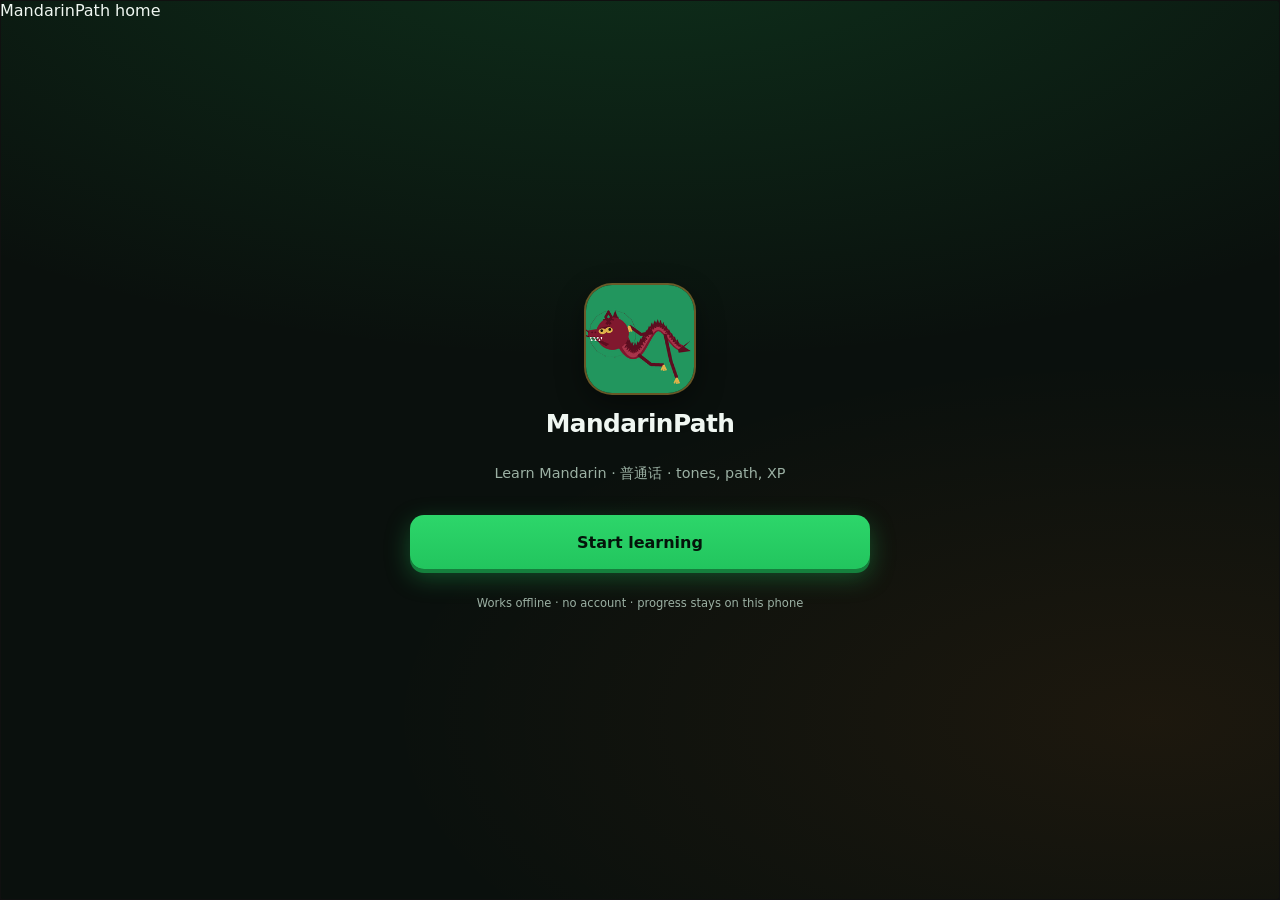
==== commit c26d39c6: "Finish writing practice; make lessons beginner-friendly Bugs fixed: - app.js: openTrace() referenced" ====
--- a/index.html
+++ b/index.html
@@ -33,6 +33,19 @@
     <button type="button" class="btn btn-primary btn-xl" id="btnStart">Start learning</button>
     <button type="button" class="btn btn-ghost" id="btnInstall" hidden>Add to Home Screen</button>
     <p class="splash-note" id="splashNote">Works offline · no account · progress stays on this phone</p>
+  </div>
+</section>
+
+<!-- ─────────────────────────  ONBOARDING  ───────────────────────── -->
+<section id="screenOnboard" class="screen" hidden>
+  <header class="lesson-head">
+    <button type="button" class="icon-btn" id="btnSkipOnboard" aria-label="Skip">Skip</button>
+    <div class="onboard-dots" id="onboardDots"></div>
+  </header>
+  <div class="onboard-wrap" id="onboardWrap"></div>
+  <div class="onboard-foot">
+    <button type="button" class="btn btn-ghost" id="btnOnboardBack" aria-label="Back">Back</button>
+    <button type="button" class="btn btn-primary" id="btnOnboardNext">Next</button>
   </div>
 </section>
 
@@ -95,6 +108,9 @@
       <button type="button" class="btn btn-ghost" id="btnShowPinyin">🔤 Pinyin hints: on</button>
       <button type="button" class="btn btn-ghost" id="btnTracePractice">✍️ Writing practice: on</button>
       <button type="button" class="btn btn-ghost" id="btnTheme">🎨 Theme: Jade</button>
+      <button type="button" class="btn btn-ghost" id="btnExport">⬇️ Export progress</button>
+      <button type="button" class="btn btn-ghost" id="btnImport">⬆️ Import progress</button>
+      <button type="button" class="btn btn-ghost" id="btnCheckVoice">🔈 Check Mandarin voice</button>
       <button type="button" class="btn btn-danger" id="btnReset">Reset all progress</button>
     </div>
   </div>
@@ -198,9 +214,11 @@
   </div>
 </section>
 
-<div id="toast" class="toast" hidden></div>
-<div id="xpFloat" class="xp-float" hidden>+25 XP</div>
+<div id="toast" class="toast" role="status" aria-live="polite" hidden></div>
+<div id="xpFloat" class="xp-float" aria-hidden="true" hidden>+25 XP</div>
 <div id="sparkles" class="sparkles" aria-hidden="true"></div>
+<!-- Screen-reader announcements for quiz feedback and state changes -->
+<div id="srLive" class="sr-only" role="status" aria-live="polite" aria-atomic="true"></div>
 
 <script src="vocab-data.js"></script>
 <script src="srs.js"></script>
--- a/beginner.css
+++ b/beginner.css
@@ -114,8 +114,12 @@
 #traceCanvas {
   width: 100%;
   max-width: 340px;
+  /* paintGuide() forces a square px box on the element, so height must not be
+   * free to stretch with the flex parent -- that produced a 340x360 grid whose
+   * 田字格 guides and glyph were visibly off-centre. */
+  height: auto;
   aspect-ratio: 1 / 1;
-  height: auto;
+  align-self: center;
   border-radius: 18px;
   border: 1px solid var(--path-line);
   touch-action: none;      /* finger drawing must not scroll the page */
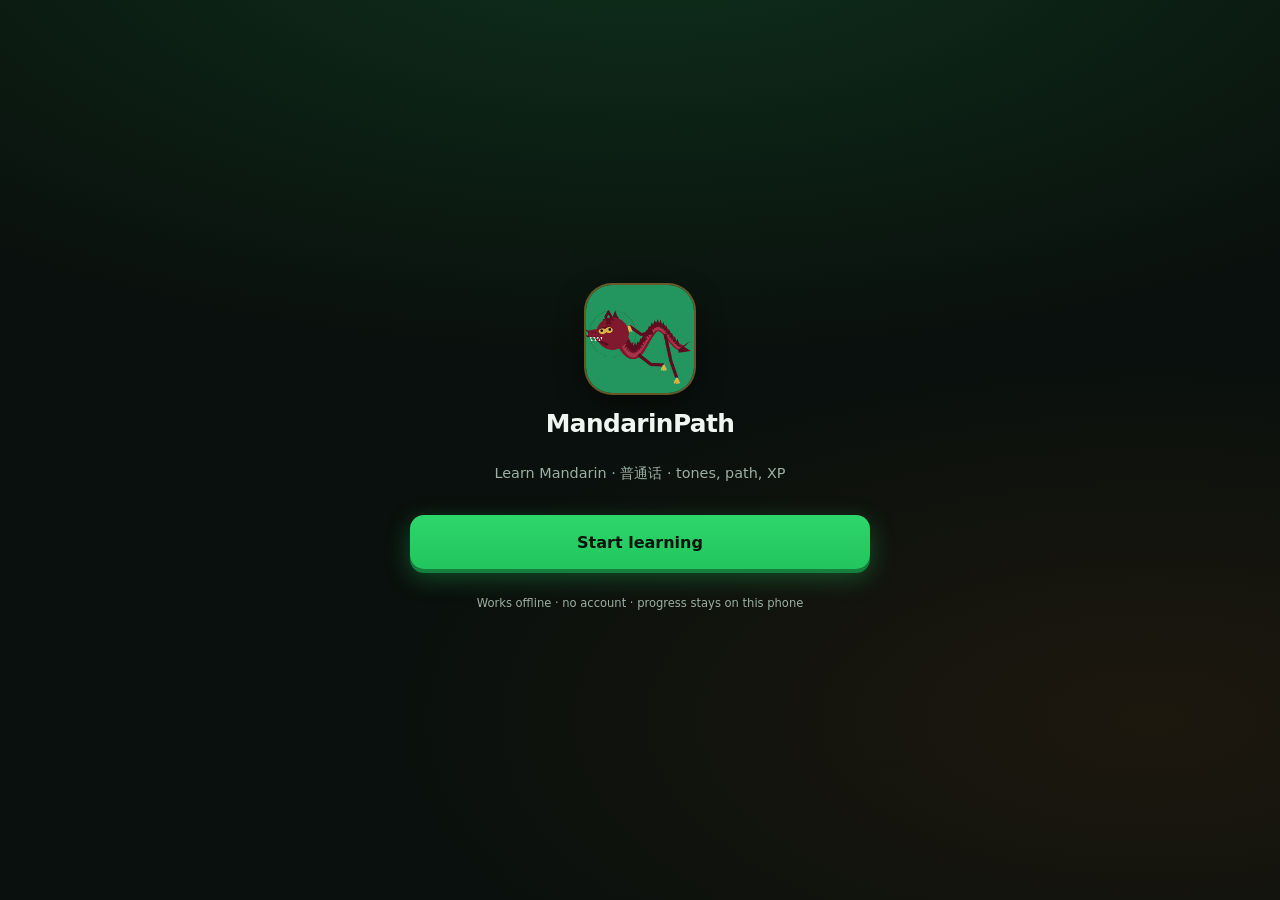
==== commit c9511fcc: "Polish: graded handwriting, sentences, onboarding, a11y, resilience Features - Graded tracing agains" ====
--- a/index.html
+++ b/index.html
@@ -198,7 +198,9 @@
       <button type="button" class="btn btn-ghost" id="btnTraceHearSlow">🐢 Slow</button>
       <button type="button" class="btn btn-ghost" id="btnTraceClear">↺ Clear</button>
     </div>
-    <button type="button" class="btn btn-primary btn-xl" id="btnTraceDone">Done · +3 XP</button>
+    <button type="button" class="btn btn-primary" id="btnTraceCheck">✓ Check my writing</button>
+    <div class="feedback-banner" id="traceFeedback" hidden></div>
+    <button type="button" class="btn btn-ghost" id="btnTraceDone">Done · next character</button>
   </div>
 </section>
 
@@ -214,6 +216,7 @@
   </div>
 </section>
 
+<div id="errorBar" role="alert" hidden></div>
 <div id="toast" class="toast" role="status" aria-live="polite" hidden></div>
 <div id="xpFloat" class="xp-float" aria-hidden="true" hidden>+25 XP</div>
 <div id="sparkles" class="sparkles" aria-hidden="true"></div>
@@ -221,9 +224,12 @@
 <div id="srLive" class="sr-only" role="status" aria-live="polite" aria-atomic="true"></div>
 
 <script src="vocab-data.js"></script>
+<script src="sentences-data.js"></script>
+<script src="strokes-data.js"></script>
 <script src="srs.js"></script>
 <script src="data.js"></script>
 <script src="sfx.js"></script>
+<script src="trace-grade.js"></script>
 <script src="app.js"></script>
 </body>
 </html>
--- a/beginner.css
+++ b/beginner.css
@@ -83,6 +83,30 @@
 .prompt-hint b {
   color: var(--primary);
   font-style: italic;
+}
+
+/* ── Sentences ────────────────────────────────────────────────────────
+   A sentence is longer than a single word, so the character line wraps and
+   the type scales down. Punctuation is dimmed to keep the eye on the
+   characters themselves. */
+.sentence-card .teach-zh {
+  width: 100%;
+  text-align: left;
+  font-size: 1.32rem;
+  line-height: 1.65;
+  white-space: normal;
+  word-break: break-word;
+  padding: 10px 12px;
+}
+
+.sent-zh {
+  white-space: pre-wrap;
+}
+
+.sentence-card .teach-py {
+  text-align: left;
+  font-size: 0.86rem;
+  line-height: 1.6;
 }
 
 /* ── Writing / trace ────────────────────────────────────────────────── */
@@ -144,7 +168,160 @@
   gap: 8px;
 }
 
+/* ── Onboarding ─────────────────────────────────────────────────────── */
+.screen:focus {
+  outline: none;
+}
+
+.onboard-wrap {
+  flex: 1 1 auto;
+  min-height: 0;
+  display: flex;
+  flex-direction: column;
+  align-items: center;
+  justify-content: center;
+  gap: 14px;
+  padding: 8px var(--gutter) 16px;
+  text-align: center;
+  overflow-y: auto;
+}
+
+.ob-art {
+  font-size: 4rem;
+  line-height: 1;
+}
+
+.ob-title {
+  margin: 0;
+  font-size: 1.42rem;
+  font-weight: 800;
+  letter-spacing: -0.3px;
+}
+
+.ob-body {
+  margin: 0;
+  max-width: 34em;
+  font-size: 1rem;
+  line-height: 1.55;
+  color: var(--muted);
+}
+
+.ob-demo {
+  display: flex;
+  flex-wrap: wrap;
+  gap: 10px;
+  align-items: center;
+  justify-content: center;
+  margin-top: 6px;
+  padding: 14px;
+  border-radius: var(--radius);
+  background: var(--card);
+  border: 1px solid var(--path-line);
+}
+
+.ob-demo-note {
+  font-size: 0.78rem;
+  color: var(--muted);
+}
+
+.tone-demo {
+  gap: 8px;
+}
+
+.ob-tone {
+  display: flex;
+  flex-direction: column;
+  align-items: center;
+  gap: 2px;
+  min-width: 68px;
+  min-height: 62px;
+  padding: 8px 6px;
+  border-radius: 12px;
+  background: var(--card-elev);
+  border: 1px solid var(--path-line);
+  color: var(--text);
+  font: inherit;
+  cursor: pointer;
+}
+
+.ob-tone b {
+  font-size: 1.12rem;
+}
+
+.ob-tone span {
+  font-size: 0.68rem;
+  color: var(--muted);
+}
+
+.ob-tone:active {
+  transform: scale(0.95);
+}
+
+.onboard-dots {
+  flex: 1 1 auto;
+  display: flex;
+  gap: 6px;
+  align-items: center;
+  justify-content: center;
+}
+
+.ob-dot {
+  width: 7px;
+  height: 7px;
+  border-radius: 50%;
+  background: var(--path-line);
+}
+
+.ob-dot.on {
+  background: var(--primary);
+  transform: scale(1.25);
+}
+
+.onboard-foot {
+  flex: 0 0 auto;
+  display: grid;
+  grid-template-columns: auto 1fr;
+  gap: 10px;
+  padding: 10px var(--gutter) calc(14px + var(--safe-b));
+}
+
+/* Visually hidden but announced by screen readers. */
+.sr-only {
+  position: absolute;
+  width: 1px;
+  height: 1px;
+  padding: 0;
+  margin: -1px;
+  overflow: hidden;
+  clip: rect(0, 0, 0, 0);
+  white-space: nowrap;
+  border: 0;
+}
+
+/* Visible focus ring for keyboard users only — a tap should not leave a ring
+ * on every button. */
+:focus-visible {
+  outline: 3px solid var(--primary);
+  outline-offset: 2px;
+  border-radius: 6px;
+}
+
 /* ── Settings rows ─────────────────────────────────────────────────── */
+#errorBar {
+  position: fixed;
+  top: calc(var(--safe-t) + 6px);
+  left: 8px;
+  right: 8px;
+  z-index: 100;
+  padding: 10px 12px;
+  border-radius: 12px;
+  background: #7a1024;
+  color: #fff;
+  font-size: 0.82rem;
+  line-height: 1.4;
+  box-shadow: 0 6px 20px rgba(0, 0, 0, 0.4);
+}
+
 .settings {
   display: flex;
   flex-direction: column;
@@ -224,8 +401,67 @@
   border-radius: 24px;
 }
 
-/* Trace sheet stays paper-white in every theme: a writing surface should
+/* ── Trace sheet stays paper-white in every theme: a writing surface should
    always read as ink on paper. */
 .trace-stage #traceCanvas {
   background: #f6faf6;
+}
+
+/* ── Tone rows ────────────────────────────────────────────────────────
+   The tone-teach card renders one row per tone. They came out 21px tall —
+   far too small to tap, and they are the primary control on that screen. */
+.tone-teach {
+  display: flex;
+  flex-direction: column;
+  gap: 8px;
+}
+
+.tone-row {
+  min-height: 54px;
+  width: 100%;
+  display: flex;
+  align-items: center;
+  gap: 10px;
+  padding: 8px 10px;
+  border-radius: 12px;
+  background: var(--card-elev);
+  border: 1px solid var(--path-line);
+  color: var(--text);
+  font: inherit;
+  cursor: pointer;
+  touch-action: manipulation;
+}
+
+.tone-row .tone-num {
+  flex: 0 0 auto;
+  width: 26px;
+  height: 26px;
+  display: inline-flex;
+  align-items: center;
+  justify-content: center;
+  border-radius: 50%;
+  background: var(--primary);
+  color: #fff;
+  font-size: 0.82rem;
+  font-weight: 700;
+}
+
+.tone-row .tone-zh {
+  font-size: 1.3rem;
+  min-width: 1.6em;
+}
+
+.tone-row .tone-py {
+  font-size: 0.88rem;
+  color: var(--muted);
+  min-width: 4.2em;
+}
+
+.tone-row .tone-en {
+  font-size: 0.8rem;
+  color: var(--muted);
+  margin-left: auto;
+  white-space: nowrap;
+  overflow: hidden;
+  text-overflow: ellipsis;
 }
